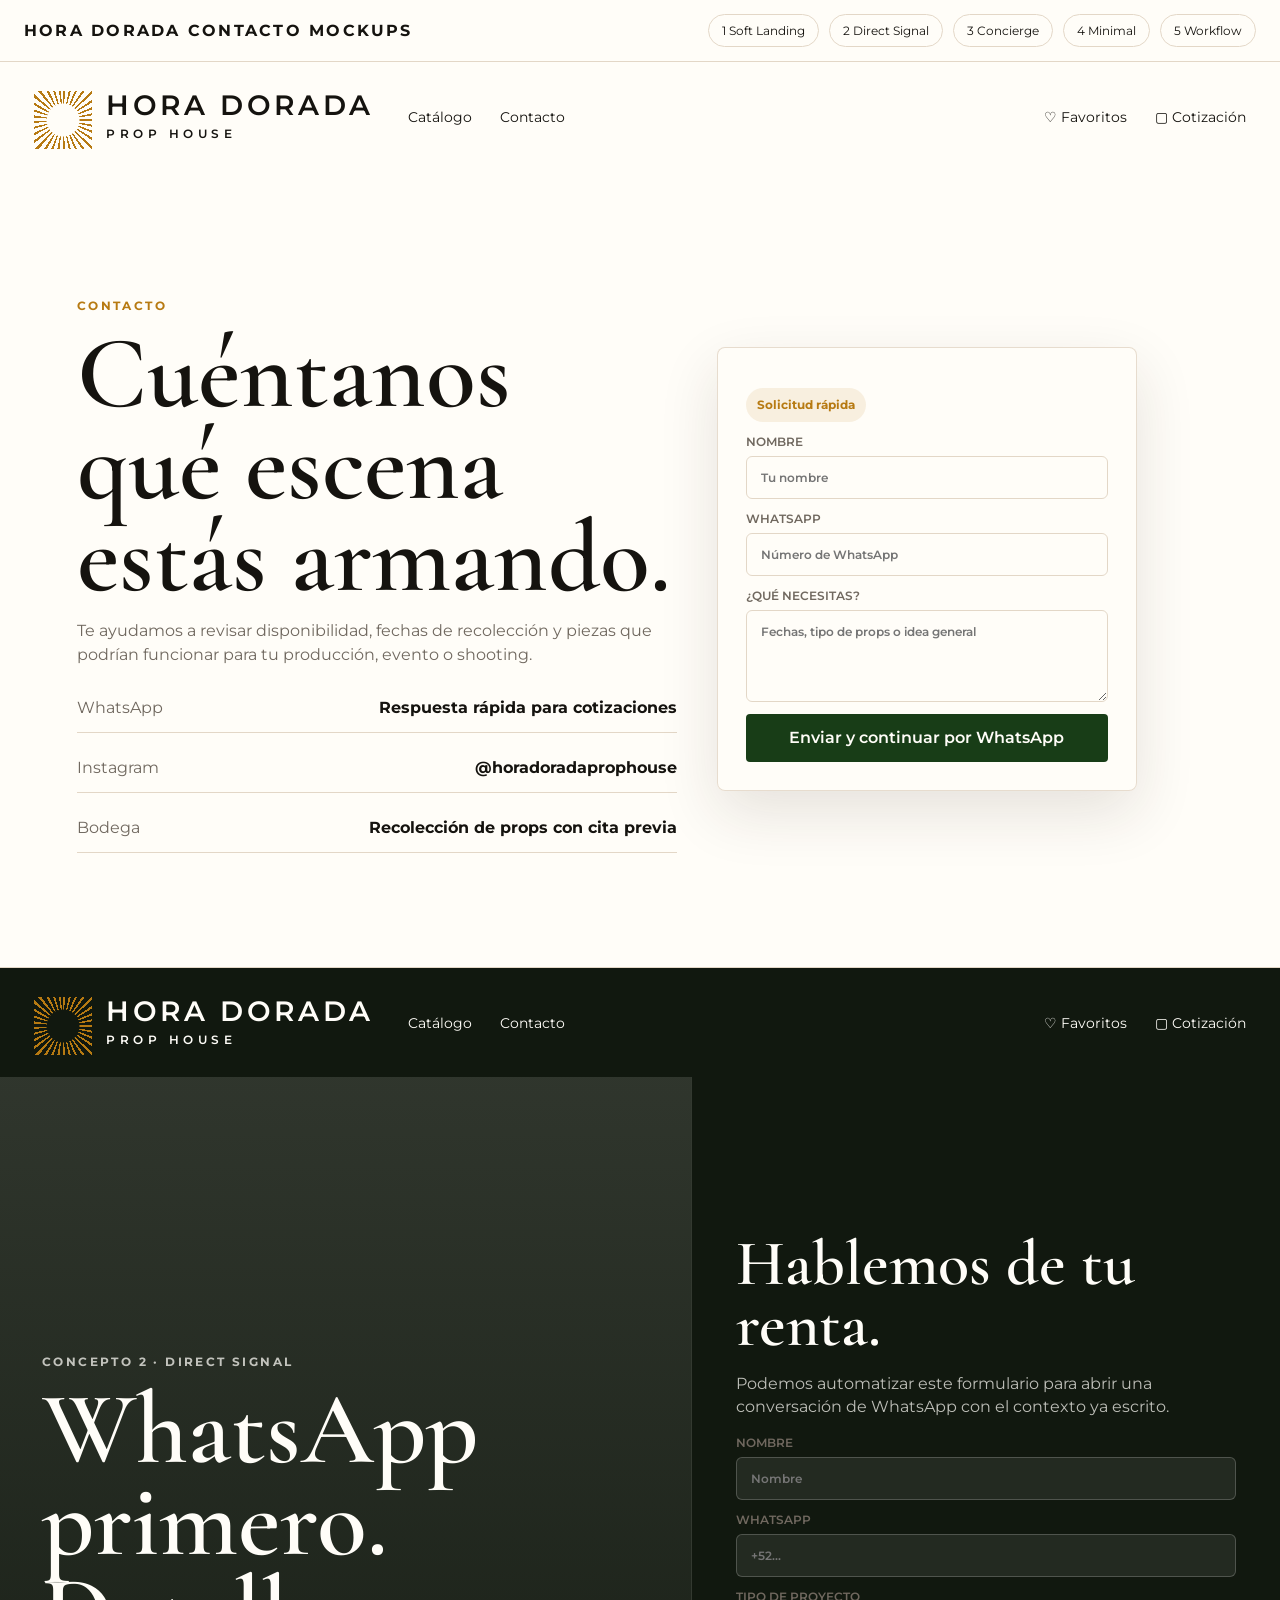
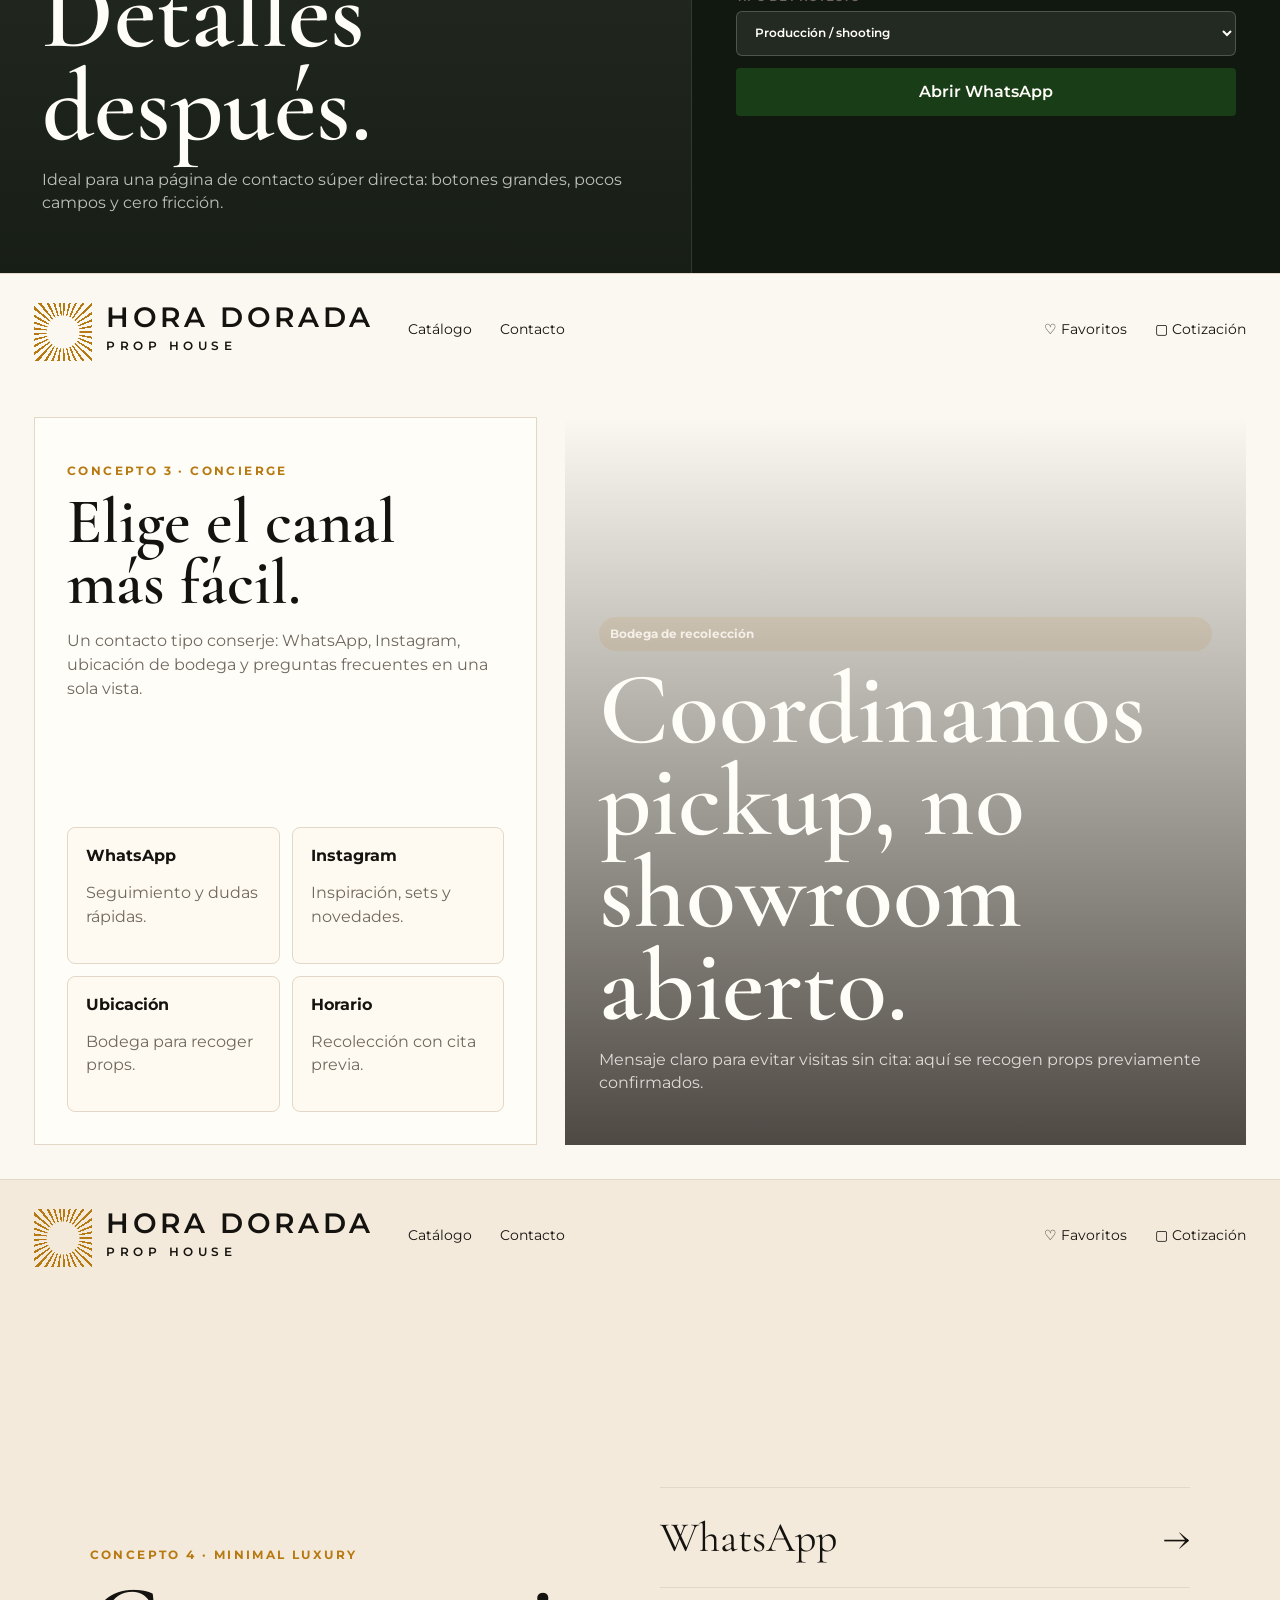
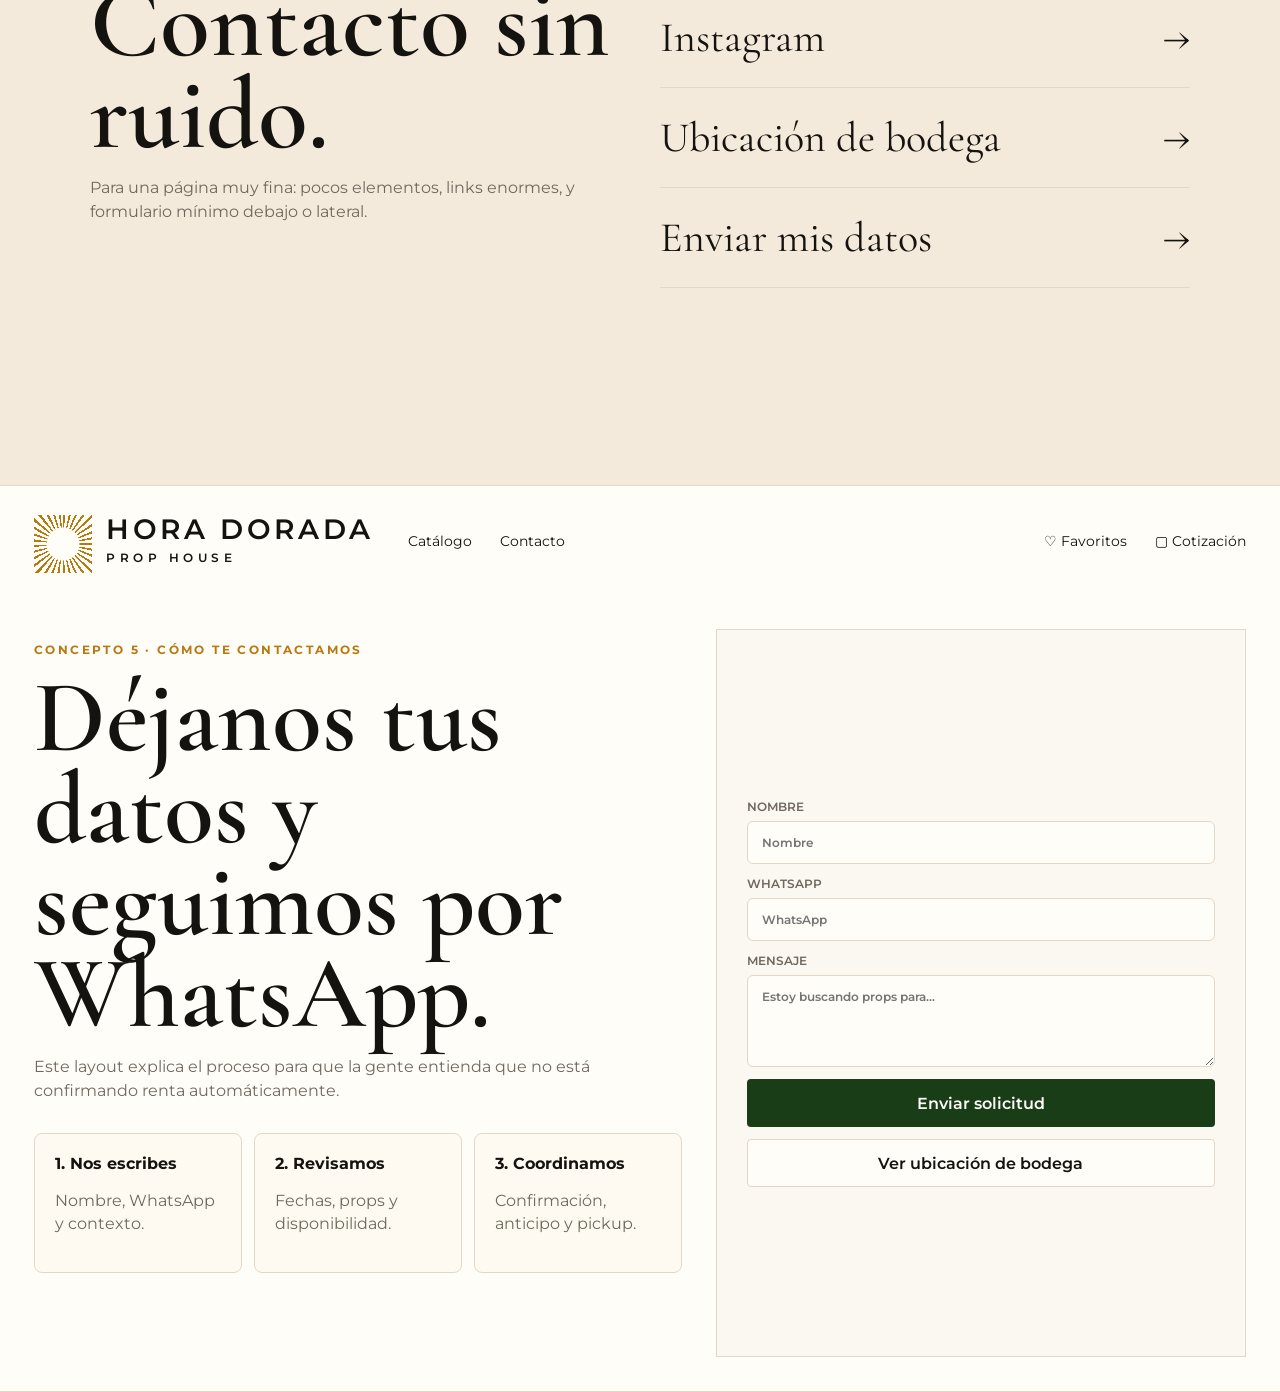
==== hora-dorada-contacto-mockups.html @ fc871048 "Agregar mockups para contacto" ====
<!doctype html>
<html lang="es">
<head>
  <meta charset="utf-8" />
  <meta name="viewport" content="width=device-width, initial-scale=1" />
  <title>Hora Dorada | Contacto Mockups</title>
  <link rel="preconnect" href="https://fonts.googleapis.com">
  <link rel="preconnect" href="https://fonts.gstatic.com" crossorigin>
  <link href="https://fonts.googleapis.com/css2?family=Cormorant+Garamond:wght@500;600;700&family=Montserrat:wght@400;500;600;700&display=swap" rel="stylesheet">
  <style>
    :root{--paper:#fffdf8;--ivory:#f8f1e6;--ink:#15130f;--muted:#70685f;--gold:#b77a12;--olive:#183d17;--terracotta:#bf5a22;--line:#e3d7c7;font-family:"Montserrat",Inter,sans-serif;color-scheme:light}*{box-sizing:border-box}body{margin:0;color:var(--ink);background:var(--paper)}
    .board-nav{position:sticky;top:0;z-index:30;display:flex;justify-content:space-between;gap:18px;align-items:center;border-bottom:1px solid var(--line);padding:14px 24px;background:rgba(255,253,248,.94);backdrop-filter:blur(16px)}.board-nav strong{letter-spacing:.14em;text-transform:uppercase}.board-nav nav{display:flex;flex-wrap:wrap;gap:10px}.board-nav a{border:1px solid var(--line);border-radius:999px;padding:8px 13px;color:inherit;font-size:12px;text-decoration:none}
    .mock{min-height:100vh;border-bottom:1px solid var(--line);background:var(--paper)}.mock-header{display:grid;grid-template-columns:auto 1fr auto;gap:34px;align-items:center;padding:22px 34px}.brand{display:flex;gap:14px;align-items:center}.sun{width:58px;height:58px;flex:0 0 auto;background:radial-gradient(circle at center,transparent 0 12px,var(--gold) 13px 15px,transparent 16px),repeating-conic-gradient(from 0deg,var(--gold) 0 4deg,transparent 4deg 11deg);mask:radial-gradient(circle at center,transparent 0 16px,#000 17px)}.brand strong{display:block;font-size:28px;font-weight:600;letter-spacing:.13em;line-height:.95;text-transform:uppercase}.brand span{display:block;margin-top:7px;font-size:12px;font-weight:600;letter-spacing:.38em;text-transform:uppercase}.mock-header nav,.actions{display:flex;gap:28px;align-items:center;font-size:14px}a{color:inherit;text-decoration:none}.eyebrow{color:var(--gold);font-size:12px;font-weight:700;letter-spacing:.2em;text-transform:uppercase}h1,h2{margin:0;font-family:"Cormorant Garamond",Georgia,serif;font-weight:600;letter-spacing:0}h1{font-size:clamp(58px,8vw,124px);line-height:.9}h2{font-size:clamp(38px,5vw,72px);line-height:.95}p{color:var(--muted);line-height:1.48}.btn{display:inline-flex;justify-content:center;align-items:center;gap:10px;min-height:48px;border:1px solid transparent;border-radius:4px;padding:0 20px;color:#fffdf8;background:var(--olive);font-weight:600}.btn--light{border-color:var(--line);color:var(--ink);background:#fffdf8}.badge{display:inline-flex;border-radius:999px;padding:8px 11px;color:var(--gold);background:rgba(183,122,18,.1);font-size:12px;font-weight:700}
    .contact-form{display:grid;gap:12px}.contact-form label{display:grid;gap:7px;color:var(--muted);font-size:12px;font-weight:600;text-transform:uppercase}input,textarea,select{width:100%;border:1px solid var(--line);border-radius:6px;padding:13px 14px;color:var(--ink);background:#fffdf8;font:inherit}textarea{min-height:92px;resize:vertical}.info-list{display:grid;gap:10px}.info-row{display:flex;justify-content:space-between;gap:18px;border-bottom:1px solid var(--line);padding:15px 0}.info-row span{color:var(--muted)}.glass-card{border:1px solid rgba(227,215,199,.86);border-radius:8px;padding:28px;background:rgba(255,253,248,.9);box-shadow:0 22px 60px rgba(48,35,22,.12);backdrop-filter:blur(16px)}
    .concept-1{background:linear-gradient(90deg,rgba(255,253,248,.92) 0 47%,rgba(255,253,248,.18)),url("https://images.unsplash.com/photo-1600566753190-17f0baa2a6c3?auto=format&fit=crop&w=1800&q=85") center/cover}.concept-1 .contact-hero{min-height:calc(100vh - 104px);display:grid;grid-template-columns:.9fr 420px;gap:40px;align-items:center;padding:36px 6vw}
    .concept-2{background:#11180f;color:#fffdf8}.concept-2 p{color:rgba(255,253,248,.72)}.concept-2 .split{min-height:calc(100vh - 104px);display:grid;grid-template-columns:1.08fr .92fr;gap:1px;background:rgba(255,253,248,.14)}.concept-2 .photo{display:grid;align-content:end;padding:42px;background:linear-gradient(180deg,rgba(17,24,15,.1),rgba(17,24,15,.82)),url("https://images.unsplash.com/photo-1615873968403-89e068629265?auto=format&fit=crop&w=1700&q=85") center/cover}.concept-2 .dark-panel{display:grid;align-content:center;padding:44px;background:#11180f}.concept-2 input,.concept-2 textarea,.concept-2 select{border-color:rgba(255,253,248,.2);color:#fffdf8;background:rgba(255,253,248,.08)}
    .concept-3{background:#fbf8f1}.concept-3 .concierge{min-height:calc(100vh - 104px);display:grid;grid-template-columns:.85fr 1.15fr;gap:28px;padding:34px}.concept-3 .side{display:grid;align-content:space-between;border:1px solid var(--line);padding:32px;background:#fffdf8}.concept-3 .quick-actions{display:grid;grid-template-columns:repeat(2,1fr);gap:12px}.concept-3 .quick-actions a{border:1px solid var(--line);border-radius:8px;padding:18px;background:#fffaf1}.concept-3 .map{display:grid;align-content:end;min-height:620px;padding:34px;color:#fffdf8;background:linear-gradient(180deg,transparent,rgba(23,18,13,.76)),url("https://images.unsplash.com/photo-1518005020951-eccb494ad742?auto=format&fit=crop&w=1600&q=85") center/cover}.concept-3 .map p{color:rgba(255,253,248,.8)}
    .concept-4{background:#f4eadb}.concept-4 .minimal{min-height:calc(100vh - 104px);display:grid;grid-template-columns:1fr 1fr;gap:40px;align-items:center;padding:44px 7vw}.concept-4 .large-links{display:grid;border-top:1px solid var(--line)}.concept-4 .large-links a{display:flex;justify-content:space-between;border-bottom:1px solid var(--line);padding:24px 0;font-family:"Cormorant Garamond",Georgia,serif;font-size:42px}
    .concept-5{background:#fffdf8}.concept-5 .workflow{min-height:calc(100vh - 104px);display:grid;grid-template-columns:1.1fr .9fr;gap:34px;padding:34px}.concept-5 .steps{display:grid;grid-template-columns:repeat(3,1fr);gap:12px;margin-top:30px}.concept-5 .step{border:1px solid var(--line);border-radius:8px;padding:20px;background:#fffaf1}.concept-5 .form-panel{display:grid;align-content:center;border:1px solid var(--line);padding:30px;background:#fbf8f1}
    @media(max-width:900px){.board-nav,.mock-header,.concept-1 .contact-hero,.concept-2 .split,.concept-3 .concierge,.concept-4 .minimal,.concept-5 .workflow{grid-template-columns:1fr}.mock-header nav,.actions{flex-wrap:wrap}.concept-3 .quick-actions,.concept-5 .steps{grid-template-columns:1fr}}
  </style>
</head>
<body>
  <div class="board-nav"><strong>Hora Dorada Contacto Mockups</strong><nav><a href="#concept-1">1 Soft Landing</a><a href="#concept-2">2 Direct Signal</a><a href="#concept-3">3 Concierge</a><a href="#concept-4">4 Minimal</a><a href="#concept-5">5 Workflow</a></nav></div>
  <section id="concept-1" class="mock concept-1"><header class="mock-header"><div class="brand"><span class="sun"></span><div><strong>Hora Dorada</strong><span>Prop House</span></div></div><nav><a>Catálogo</a><a>Contacto</a></nav><div class="actions"><a>♡ Favoritos</a><a>▢ Cotización</a></div></header><main class="contact-hero"><section><p class="eyebrow">Contacto</p><h1>Cuéntanos qué escena estás armando.</h1><p>Te ayudamos a revisar disponibilidad, fechas de recolección y piezas que podrían funcionar para tu producción, evento o shooting.</p><div class="info-list"><div class="info-row"><span>WhatsApp</span><strong>Respuesta rápida para cotizaciones</strong></div><div class="info-row"><span>Instagram</span><strong>@horadoradaprophouse</strong></div><div class="info-row"><span>Bodega</span><strong>Recolección de props con cita previa</strong></div></div></section><aside class="glass-card"><p class="badge">Solicitud rápida</p><form class="contact-form"><label>Nombre<input placeholder="Tu nombre"></label><label>WhatsApp<input placeholder="Número de WhatsApp"></label><label>¿Qué necesitas?<textarea placeholder="Fechas, tipo de props o idea general"></textarea></label><a class="btn">Enviar y continuar por WhatsApp</a></form></aside></main></section>
  <section id="concept-2" class="mock concept-2"><header class="mock-header"><div class="brand"><span class="sun"></span><div><strong>Hora Dorada</strong><span>Prop House</span></div></div><nav><a>Catálogo</a><a>Contacto</a></nav><div class="actions"><a>♡ Favoritos</a><a>▢ Cotización</a></div></header><main class="split"><section class="photo"><p class="eyebrow">Concepto 2 · Direct signal</p><h1>WhatsApp primero. Detalles después.</h1><p>Ideal para una página de contacto súper directa: botones grandes, pocos campos y cero fricción.</p></section><aside class="dark-panel"><h2>Hablemos de tu renta.</h2><p>Podemos automatizar este formulario para abrir una conversación de WhatsApp con el contexto ya escrito.</p><form class="contact-form"><label>Nombre<input placeholder="Nombre"></label><label>WhatsApp<input placeholder="+52..."></label><label>Tipo de proyecto<select><option>Producción / shooting</option><option>Evento</option><option>Comercial</option><option>Otro</option></select></label><a class="btn">Abrir WhatsApp</a></form></aside></main></section>
  <section id="concept-3" class="mock concept-3"><header class="mock-header"><div class="brand"><span class="sun"></span><div><strong>Hora Dorada</strong><span>Prop House</span></div></div><nav><a>Catálogo</a><a>Contacto</a></nav><div class="actions"><a>♡ Favoritos</a><a>▢ Cotización</a></div></header><main class="concierge"><aside class="side"><div><p class="eyebrow">Concepto 3 · Concierge</p><h2>Elige el canal más fácil.</h2><p>Un contacto tipo conserje: WhatsApp, Instagram, ubicación de bodega y preguntas frecuentes en una sola vista.</p></div><div class="quick-actions"><a><strong>WhatsApp</strong><p>Seguimiento y dudas rápidas.</p></a><a><strong>Instagram</strong><p>Inspiración, sets y novedades.</p></a><a><strong>Ubicación</strong><p>Bodega para recoger props.</p></a><a><strong>Horario</strong><p>Recolección con cita previa.</p></a></div></aside><section class="map"><p class="badge">Bodega de recolección</p><h1>Coordinamos pickup, no showroom abierto.</h1><p>Mensaje claro para evitar visitas sin cita: aquí se recogen props previamente confirmados.</p></section></main></section>
  <section id="concept-4" class="mock concept-4"><header class="mock-header"><div class="brand"><span class="sun"></span><div><strong>Hora Dorada</strong><span>Prop House</span></div></div><nav><a>Catálogo</a><a>Contacto</a></nav><div class="actions"><a>♡ Favoritos</a><a>▢ Cotización</a></div></header><main class="minimal"><section><p class="eyebrow">Concepto 4 · Minimal luxury</p><h1>Contacto sin ruido.</h1><p>Para una página muy fina: pocos elementos, links enormes, y formulario mínimo debajo o lateral.</p></section><section><div class="large-links"><a>WhatsApp <span>→</span></a><a>Instagram <span>→</span></a><a>Ubicación de bodega <span>→</span></a><a>Enviar mis datos <span>→</span></a></div></section></main></section>
  <section id="concept-5" class="mock concept-5"><header class="mock-header"><div class="brand"><span class="sun"></span><div><strong>Hora Dorada</strong><span>Prop House</span></div></div><nav><a>Catálogo</a><a>Contacto</a></nav><div class="actions"><a>♡ Favoritos</a><a>▢ Cotización</a></div></header><main class="workflow"><section><p class="eyebrow">Concepto 5 · Cómo te contactamos</p><h1>Déjanos tus datos y seguimos por WhatsApp.</h1><p>Este layout explica el proceso para que la gente entienda que no está confirmando renta automáticamente.</p><div class="steps"><div class="step"><strong>1. Nos escribes</strong><p>Nombre, WhatsApp y contexto.</p></div><div class="step"><strong>2. Revisamos</strong><p>Fechas, props y disponibilidad.</p></div><div class="step"><strong>3. Coordinamos</strong><p>Confirmación, anticipo y pickup.</p></div></div></section><aside class="form-panel"><form class="contact-form"><label>Nombre<input placeholder="Nombre"></label><label>WhatsApp<input placeholder="WhatsApp"></label><label>Mensaje<textarea placeholder="Estoy buscando props para..."></textarea></label><a class="btn">Enviar solicitud</a><a class="btn btn--light">Ver ubicación de bodega</a></form></aside></main></section>
</body>
</html>
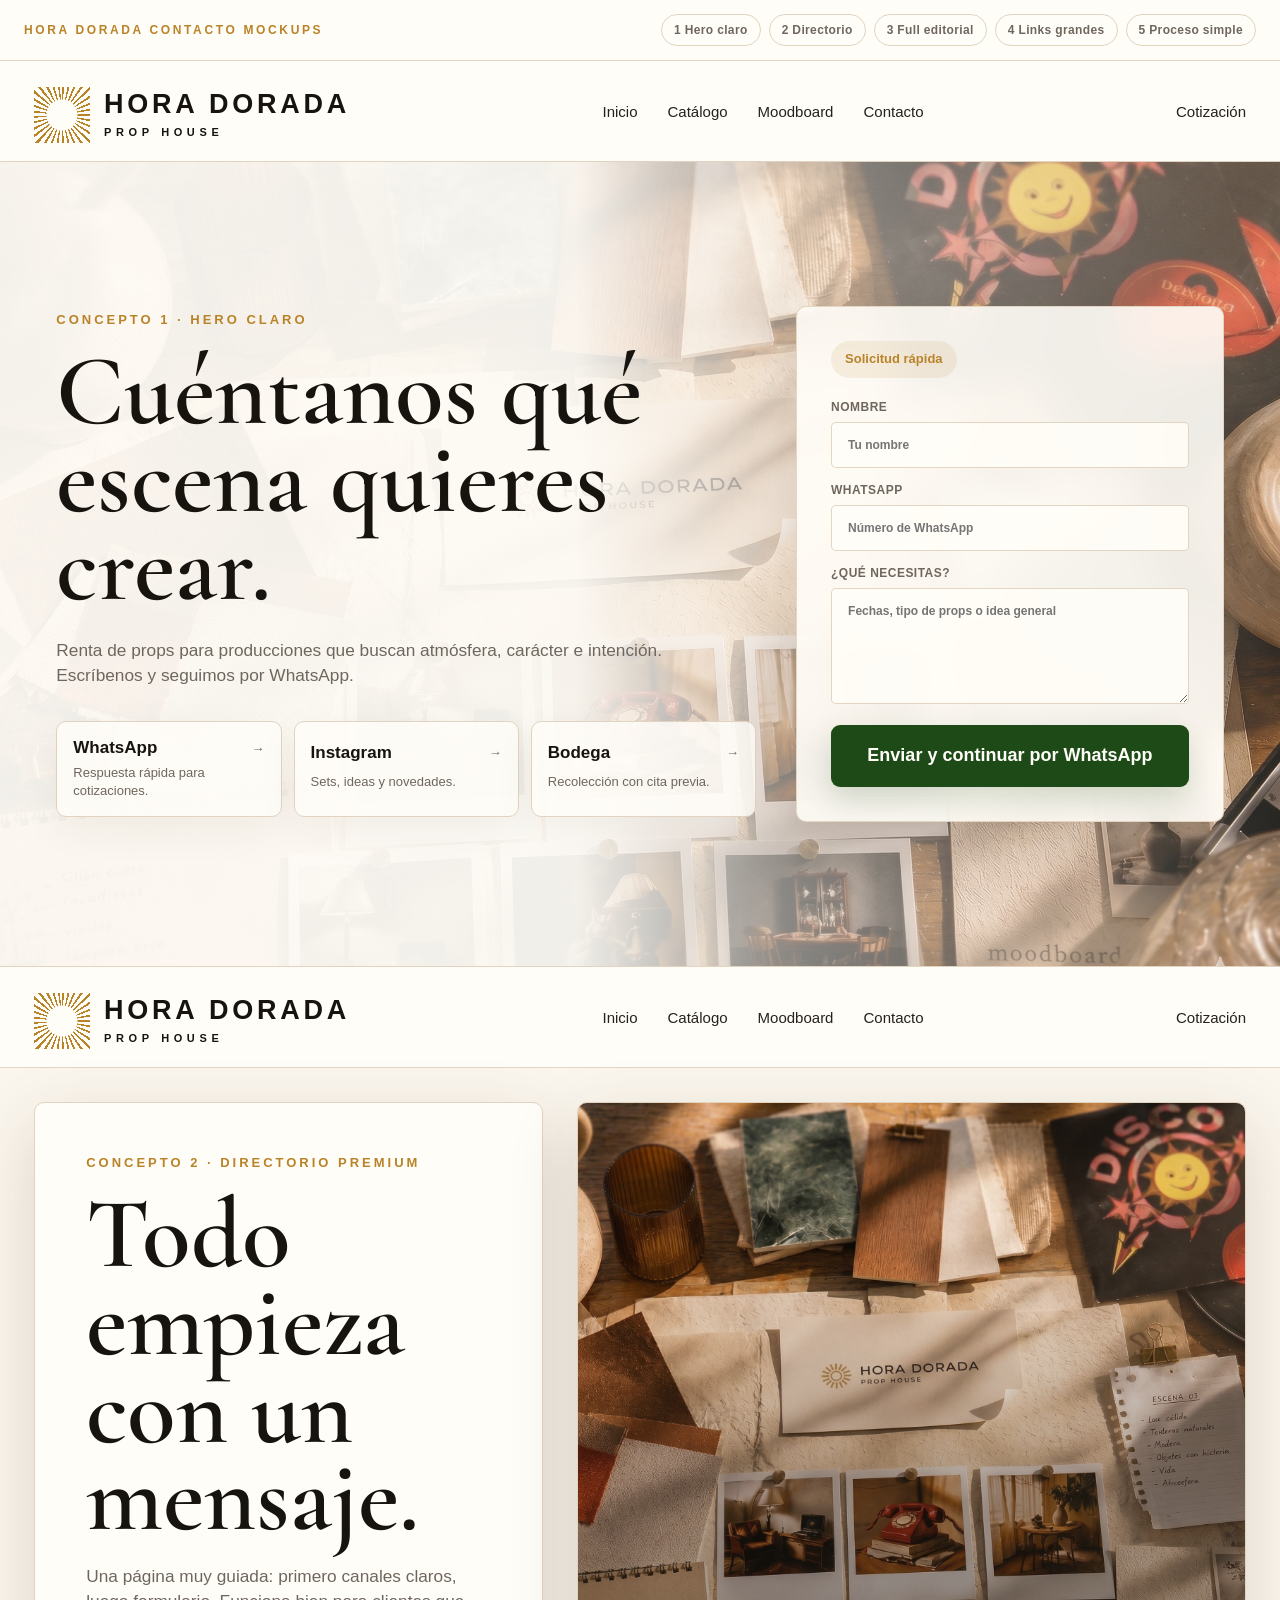
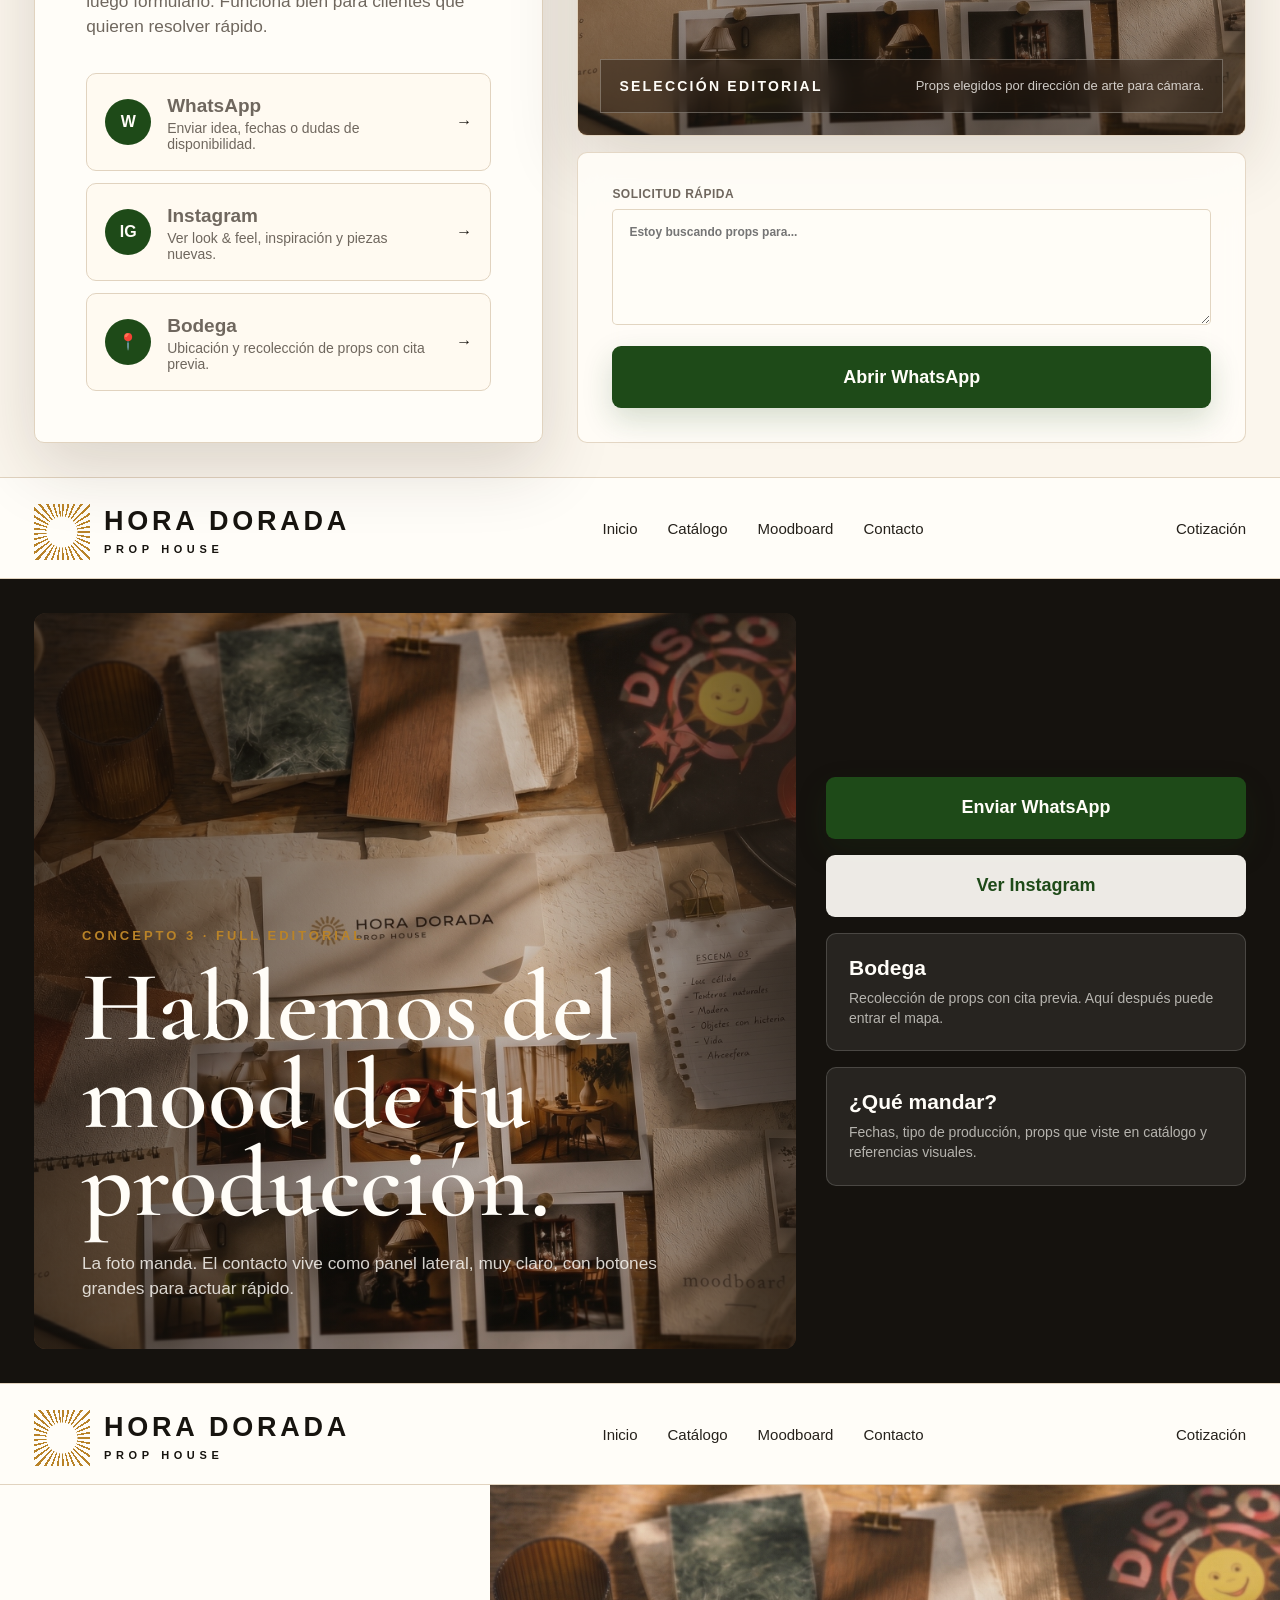
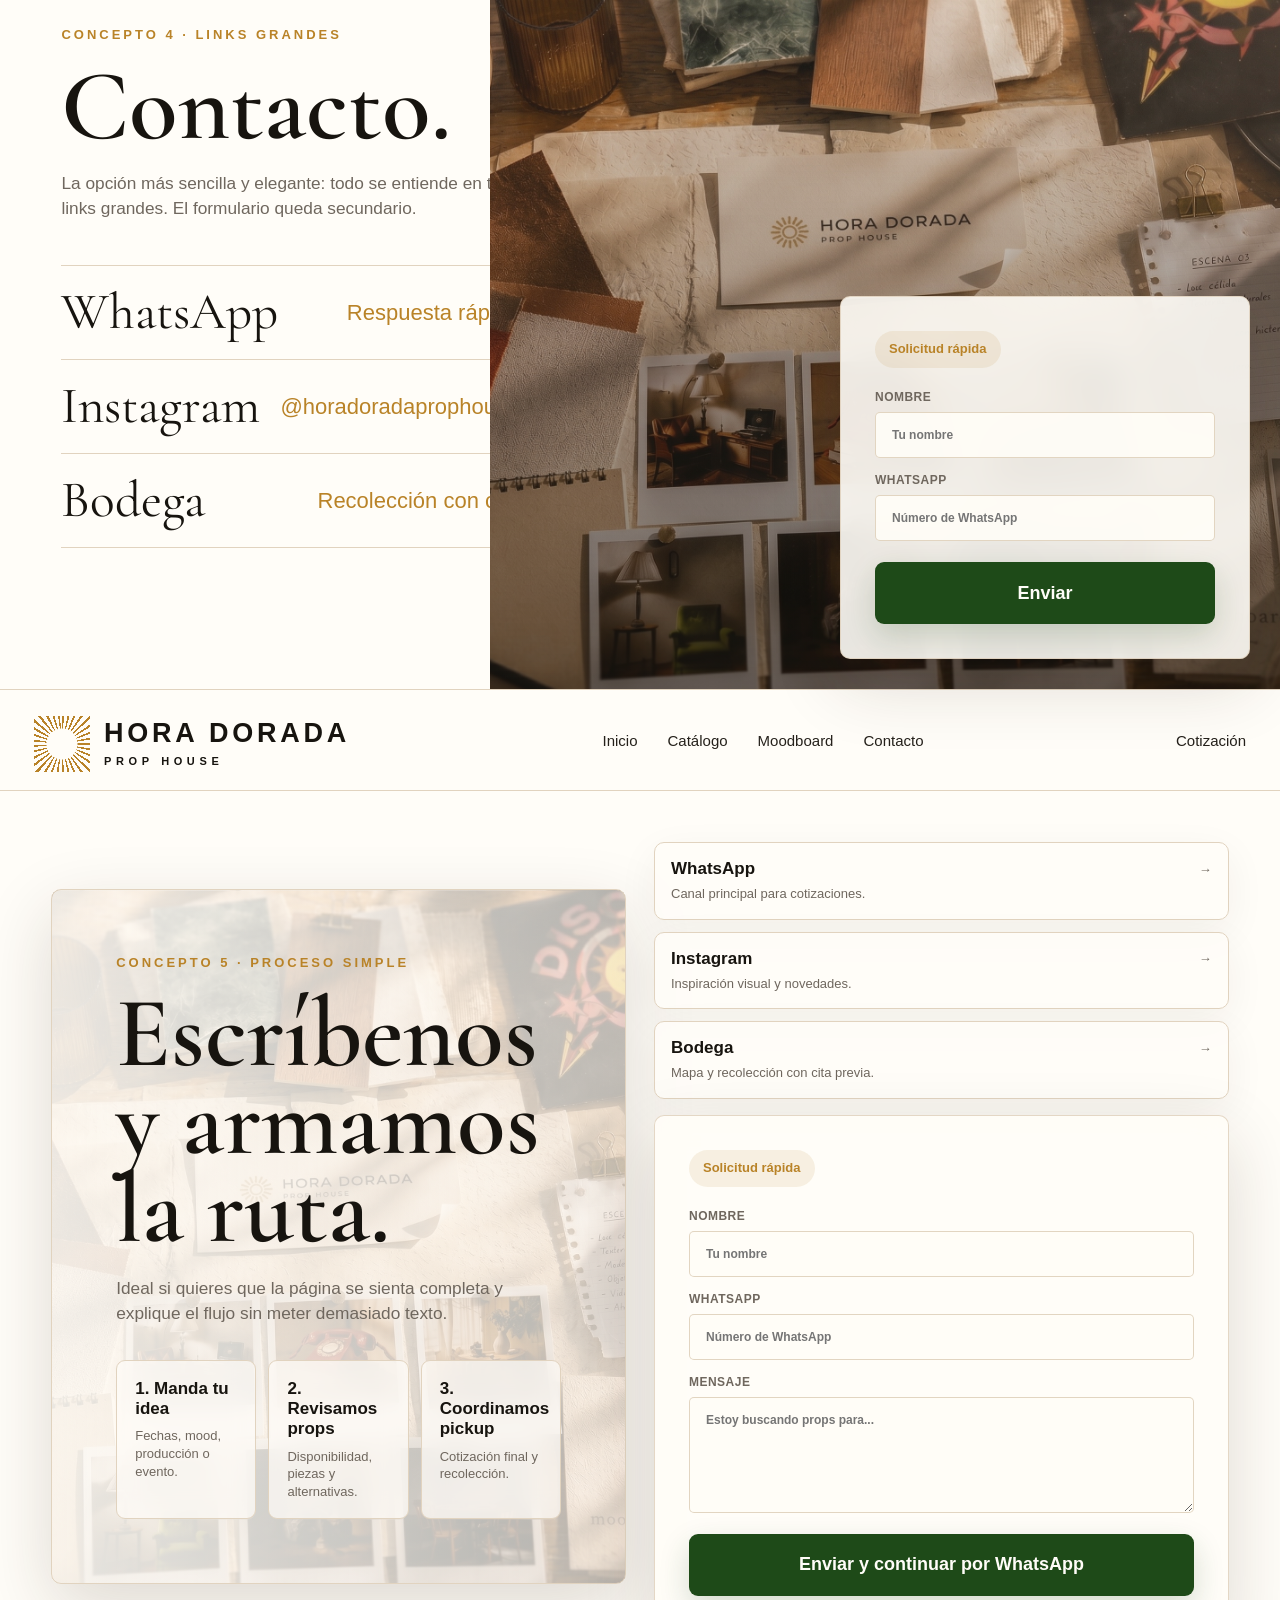
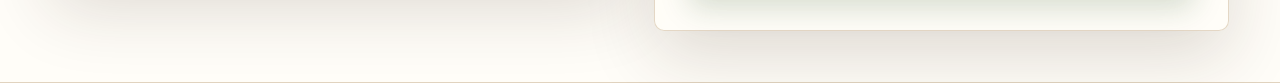
==== commit 86ac1d9d: "Crear mockups nuevos de contacto" ====
--- a/hora-dorada-contacto-mockups.html
+++ b/hora-dorada-contacto-mockups.html
@@ -4,28 +4,867 @@
   <meta charset="utf-8" />
   <meta name="viewport" content="width=device-width, initial-scale=1" />
   <title>Hora Dorada | Contacto Mockups</title>
-  <link rel="preconnect" href="https://fonts.googleapis.com">
-  <link rel="preconnect" href="https://fonts.gstatic.com" crossorigin>
-  <link href="https://fonts.googleapis.com/css2?family=Cormorant+Garamond:wght@500;600;700&family=Montserrat:wght@400;500;600;700&display=swap" rel="stylesheet">
+  <link rel="preconnect" href="https://fonts.googleapis.com" />
+  <link rel="preconnect" href="https://fonts.gstatic.com" crossorigin />
+  <link href="https://fonts.googleapis.com/css2?family=Cormorant+Garamond:wght@500;600;700&display=swap" rel="stylesheet" />
   <style>
-    :root{--paper:#fffdf8;--ivory:#f8f1e6;--ink:#15130f;--muted:#70685f;--gold:#b77a12;--olive:#183d17;--terracotta:#bf5a22;--line:#e3d7c7;font-family:"Montserrat",Inter,sans-serif;color-scheme:light}*{box-sizing:border-box}body{margin:0;color:var(--ink);background:var(--paper)}
-    .board-nav{position:sticky;top:0;z-index:30;display:flex;justify-content:space-between;gap:18px;align-items:center;border-bottom:1px solid var(--line);padding:14px 24px;background:rgba(255,253,248,.94);backdrop-filter:blur(16px)}.board-nav strong{letter-spacing:.14em;text-transform:uppercase}.board-nav nav{display:flex;flex-wrap:wrap;gap:10px}.board-nav a{border:1px solid var(--line);border-radius:999px;padding:8px 13px;color:inherit;font-size:12px;text-decoration:none}
-    .mock{min-height:100vh;border-bottom:1px solid var(--line);background:var(--paper)}.mock-header{display:grid;grid-template-columns:auto 1fr auto;gap:34px;align-items:center;padding:22px 34px}.brand{display:flex;gap:14px;align-items:center}.sun{width:58px;height:58px;flex:0 0 auto;background:radial-gradient(circle at center,transparent 0 12px,var(--gold) 13px 15px,transparent 16px),repeating-conic-gradient(from 0deg,var(--gold) 0 4deg,transparent 4deg 11deg);mask:radial-gradient(circle at center,transparent 0 16px,#000 17px)}.brand strong{display:block;font-size:28px;font-weight:600;letter-spacing:.13em;line-height:.95;text-transform:uppercase}.brand span{display:block;margin-top:7px;font-size:12px;font-weight:600;letter-spacing:.38em;text-transform:uppercase}.mock-header nav,.actions{display:flex;gap:28px;align-items:center;font-size:14px}a{color:inherit;text-decoration:none}.eyebrow{color:var(--gold);font-size:12px;font-weight:700;letter-spacing:.2em;text-transform:uppercase}h1,h2{margin:0;font-family:"Cormorant Garamond",Georgia,serif;font-weight:600;letter-spacing:0}h1{font-size:clamp(58px,8vw,124px);line-height:.9}h2{font-size:clamp(38px,5vw,72px);line-height:.95}p{color:var(--muted);line-height:1.48}.btn{display:inline-flex;justify-content:center;align-items:center;gap:10px;min-height:48px;border:1px solid transparent;border-radius:4px;padding:0 20px;color:#fffdf8;background:var(--olive);font-weight:600}.btn--light{border-color:var(--line);color:var(--ink);background:#fffdf8}.badge{display:inline-flex;border-radius:999px;padding:8px 11px;color:var(--gold);background:rgba(183,122,18,.1);font-size:12px;font-weight:700}
-    .contact-form{display:grid;gap:12px}.contact-form label{display:grid;gap:7px;color:var(--muted);font-size:12px;font-weight:600;text-transform:uppercase}input,textarea,select{width:100%;border:1px solid var(--line);border-radius:6px;padding:13px 14px;color:var(--ink);background:#fffdf8;font:inherit}textarea{min-height:92px;resize:vertical}.info-list{display:grid;gap:10px}.info-row{display:flex;justify-content:space-between;gap:18px;border-bottom:1px solid var(--line);padding:15px 0}.info-row span{color:var(--muted)}.glass-card{border:1px solid rgba(227,215,199,.86);border-radius:8px;padding:28px;background:rgba(255,253,248,.9);box-shadow:0 22px 60px rgba(48,35,22,.12);backdrop-filter:blur(16px)}
-    .concept-1{background:linear-gradient(90deg,rgba(255,253,248,.92) 0 47%,rgba(255,253,248,.18)),url("https://images.unsplash.com/photo-1600566753190-17f0baa2a6c3?auto=format&fit=crop&w=1800&q=85") center/cover}.concept-1 .contact-hero{min-height:calc(100vh - 104px);display:grid;grid-template-columns:.9fr 420px;gap:40px;align-items:center;padding:36px 6vw}
-    .concept-2{background:#11180f;color:#fffdf8}.concept-2 p{color:rgba(255,253,248,.72)}.concept-2 .split{min-height:calc(100vh - 104px);display:grid;grid-template-columns:1.08fr .92fr;gap:1px;background:rgba(255,253,248,.14)}.concept-2 .photo{display:grid;align-content:end;padding:42px;background:linear-gradient(180deg,rgba(17,24,15,.1),rgba(17,24,15,.82)),url("https://images.unsplash.com/photo-1615873968403-89e068629265?auto=format&fit=crop&w=1700&q=85") center/cover}.concept-2 .dark-panel{display:grid;align-content:center;padding:44px;background:#11180f}.concept-2 input,.concept-2 textarea,.concept-2 select{border-color:rgba(255,253,248,.2);color:#fffdf8;background:rgba(255,253,248,.08)}
-    .concept-3{background:#fbf8f1}.concept-3 .concierge{min-height:calc(100vh - 104px);display:grid;grid-template-columns:.85fr 1.15fr;gap:28px;padding:34px}.concept-3 .side{display:grid;align-content:space-between;border:1px solid var(--line);padding:32px;background:#fffdf8}.concept-3 .quick-actions{display:grid;grid-template-columns:repeat(2,1fr);gap:12px}.concept-3 .quick-actions a{border:1px solid var(--line);border-radius:8px;padding:18px;background:#fffaf1}.concept-3 .map{display:grid;align-content:end;min-height:620px;padding:34px;color:#fffdf8;background:linear-gradient(180deg,transparent,rgba(23,18,13,.76)),url("https://images.unsplash.com/photo-1518005020951-eccb494ad742?auto=format&fit=crop&w=1600&q=85") center/cover}.concept-3 .map p{color:rgba(255,253,248,.8)}
-    .concept-4{background:#f4eadb}.concept-4 .minimal{min-height:calc(100vh - 104px);display:grid;grid-template-columns:1fr 1fr;gap:40px;align-items:center;padding:44px 7vw}.concept-4 .large-links{display:grid;border-top:1px solid var(--line)}.concept-4 .large-links a{display:flex;justify-content:space-between;border-bottom:1px solid var(--line);padding:24px 0;font-family:"Cormorant Garamond",Georgia,serif;font-size:42px}
-    .concept-5{background:#fffdf8}.concept-5 .workflow{min-height:calc(100vh - 104px);display:grid;grid-template-columns:1.1fr .9fr;gap:34px;padding:34px}.concept-5 .steps{display:grid;grid-template-columns:repeat(3,1fr);gap:12px;margin-top:30px}.concept-5 .step{border:1px solid var(--line);border-radius:8px;padding:20px;background:#fffaf1}.concept-5 .form-panel{display:grid;align-content:center;border:1px solid var(--line);padding:30px;background:#fbf8f1}
-    @media(max-width:900px){.board-nav,.mock-header,.concept-1 .contact-hero,.concept-2 .split,.concept-3 .concierge,.concept-4 .minimal,.concept-5 .workflow{grid-template-columns:1fr}.mock-header nav,.actions{flex-wrap:wrap}.concept-3 .quick-actions,.concept-5 .steps{grid-template-columns:1fr}}
+    :root {
+      --paper: #fffdf8;
+      --cream: #f7efe4;
+      --cream-soft: #fbf6ed;
+      --ink: #17140f;
+      --muted: #6f675e;
+      --line: #e1d3bf;
+      --gold: #b98328;
+      --olive: #1e4a18;
+      --terracotta: #b35c31;
+      --shadow: 0 24px 70px rgba(50, 34, 20, 0.16);
+      color: var(--ink);
+      font-family: "Avenir Next", "Helvetica Neue", Arial, sans-serif;
+      background: var(--paper);
+    }
+
+    * {
+      box-sizing: border-box;
+    }
+
+    html {
+      scroll-behavior: smooth;
+    }
+
+    body {
+      margin: 0;
+      background: var(--paper);
+    }
+
+    a {
+      color: inherit;
+      text-decoration: none;
+    }
+
+    p {
+      margin: 0;
+      color: var(--muted);
+      font-size: clamp(17px, 1.35vw, 22px);
+      line-height: 1.44;
+    }
+
+    h1,
+    h2 {
+      margin: 0;
+      font-family: "Cormorant Garamond", Georgia, serif;
+      font-weight: 600;
+      letter-spacing: 0;
+    }
+
+    h1 {
+      font-size: clamp(62px, 7.8vw, 132px);
+      line-height: 0.88;
+    }
+
+    h2 {
+      font-size: clamp(38px, 4.8vw, 76px);
+      line-height: 0.96;
+    }
+
+    input,
+    textarea,
+    select {
+      width: 100%;
+      border: 1px solid rgba(225, 211, 191, 0.95);
+      border-radius: 5px;
+      padding: 15px 16px;
+      color: var(--ink);
+      background: rgba(255, 253, 248, 0.9);
+      font: inherit;
+      outline-color: var(--gold);
+    }
+
+    textarea {
+      min-height: 116px;
+      resize: vertical;
+    }
+
+    .mock-nav {
+      position: sticky;
+      top: 0;
+      z-index: 40;
+      display: flex;
+      align-items: center;
+      justify-content: space-between;
+      gap: 18px;
+      border-bottom: 1px solid var(--line);
+      padding: 14px 24px;
+      background: rgba(255, 253, 248, 0.92);
+      backdrop-filter: blur(18px);
+    }
+
+    .mock-nav strong {
+      color: var(--gold);
+      font-size: 12px;
+      letter-spacing: 0.22em;
+      text-transform: uppercase;
+      white-space: nowrap;
+    }
+
+    .mock-nav nav {
+      display: flex;
+      flex-wrap: wrap;
+      gap: 8px;
+      justify-content: flex-end;
+    }
+
+    .mock-nav a {
+      border: 1px solid var(--line);
+      border-radius: 999px;
+      padding: 8px 12px;
+      color: var(--muted);
+      font-size: 12px;
+      font-weight: 700;
+      letter-spacing: 0.03em;
+      background: rgba(255, 253, 248, 0.82);
+    }
+
+    .mock {
+      min-height: 100vh;
+      border-bottom: 1px solid var(--line);
+      background: var(--paper);
+    }
+
+    .site-header {
+      display: grid;
+      grid-template-columns: auto 1fr auto;
+      align-items: center;
+      gap: 28px;
+      min-height: 96px;
+      border-bottom: 1px solid var(--line);
+      padding: 18px 34px;
+      background: rgba(255, 253, 248, 0.94);
+    }
+
+    .brand {
+      display: flex;
+      align-items: center;
+      gap: 14px;
+    }
+
+    .sun {
+      width: 56px;
+      height: 56px;
+      flex: 0 0 auto;
+      background:
+        radial-gradient(circle at center, transparent 0 11px, var(--gold) 12px 14px, transparent 15px),
+        repeating-conic-gradient(from 0deg, var(--gold) 0 4deg, transparent 4deg 11deg);
+      mask: radial-gradient(circle at center, transparent 0 15px, #000 16px);
+    }
+
+    .brand strong {
+      display: block;
+      color: var(--ink);
+      font-size: 27px;
+      font-weight: 700;
+      letter-spacing: 0.14em;
+      line-height: 0.95;
+      text-transform: uppercase;
+    }
+
+    .brand span {
+      display: block;
+      margin-top: 8px;
+      color: var(--ink);
+      font-size: 11px;
+      font-weight: 700;
+      letter-spacing: 0.42em;
+      text-transform: uppercase;
+    }
+
+    .site-header nav,
+    .header-actions {
+      display: flex;
+      align-items: center;
+      justify-content: center;
+      gap: 30px;
+      color: #25211b;
+      font-size: 15px;
+      font-weight: 500;
+    }
+
+    .header-actions {
+      justify-content: flex-end;
+      gap: 18px;
+    }
+
+    .eyebrow {
+      margin-bottom: 18px;
+      color: var(--gold);
+      font-size: 13px;
+      font-weight: 800;
+      letter-spacing: 0.23em;
+      text-transform: uppercase;
+    }
+
+    .button {
+      display: inline-flex;
+      align-items: center;
+      justify-content: center;
+      min-height: 62px;
+      border: 0;
+      border-radius: 9px;
+      padding: 0 30px;
+      color: var(--paper);
+      background: var(--olive);
+      font-size: 18px;
+      font-weight: 800;
+      box-shadow: 0 12px 30px rgba(30, 74, 24, 0.18);
+    }
+
+    .button--soft {
+      color: var(--olive);
+      background: #eef5eb;
+      box-shadow: none;
+    }
+
+    .quick-row {
+      display: grid;
+      grid-template-columns: repeat(3, minmax(0, 1fr));
+      gap: 12px;
+    }
+
+    .quick-link {
+      display: grid;
+      gap: 6px;
+      border: 1px solid var(--line);
+      border-radius: 10px;
+      padding: 16px;
+      background: rgba(255, 253, 248, 0.86);
+      box-shadow: 0 12px 40px rgba(50, 34, 20, 0.06);
+    }
+
+    .quick-link b {
+      display: flex;
+      align-items: center;
+      justify-content: space-between;
+      color: var(--ink);
+      font-size: 17px;
+    }
+
+    .quick-link span {
+      color: var(--muted);
+      font-size: 13px;
+      line-height: 1.35;
+    }
+
+    .form-card {
+      border: 1px solid rgba(225, 211, 191, 0.9);
+      border-radius: 10px;
+      padding: clamp(24px, 3vw, 34px);
+      background: rgba(255, 253, 248, 0.9);
+      box-shadow: var(--shadow);
+      backdrop-filter: blur(16px);
+    }
+
+    .form-card__badge {
+      display: inline-flex;
+      margin-bottom: 22px;
+      border-radius: 999px;
+      padding: 9px 14px;
+      color: var(--gold);
+      background: rgba(185, 131, 40, 0.11);
+      font-size: 13px;
+      font-weight: 800;
+    }
+
+    .contact-form {
+      display: grid;
+      gap: 15px;
+    }
+
+    .contact-form label {
+      display: grid;
+      gap: 8px;
+      color: var(--muted);
+      font-size: 12px;
+      font-weight: 800;
+      letter-spacing: 0.04em;
+      text-transform: uppercase;
+    }
+
+    .contact-form .button {
+      width: 100%;
+      margin-top: 6px;
+    }
+
+    .info-list {
+      display: grid;
+      border-top: 1px solid var(--line);
+    }
+
+    .info-list a,
+    .info-list div {
+      display: flex;
+      justify-content: space-between;
+      gap: 18px;
+      border-bottom: 1px solid var(--line);
+      padding: 17px 0;
+      font-size: 16px;
+    }
+
+    .info-list span {
+      color: var(--muted);
+    }
+
+    .info-list strong {
+      color: var(--ink);
+      text-align: right;
+    }
+
+    .photo-panel {
+      position: relative;
+      min-height: 560px;
+      overflow: hidden;
+      border: 1px solid var(--line);
+      border-radius: 10px;
+      background: url("assets/contact-hero-moodboard.jpg") center / cover;
+      box-shadow: var(--shadow);
+    }
+
+    .photo-panel::after {
+      content: "";
+      position: absolute;
+      inset: 0;
+      background: linear-gradient(180deg, transparent 24%, rgba(23, 20, 15, 0.54));
+    }
+
+    .photo-caption {
+      position: absolute;
+      right: 22px;
+      bottom: 22px;
+      left: 22px;
+      z-index: 1;
+      display: flex;
+      justify-content: space-between;
+      gap: 18px;
+      border: 1px solid rgba(255, 253, 248, 0.28);
+      padding: 18px;
+      color: var(--paper);
+      background: rgba(35, 26, 18, 0.42);
+      backdrop-filter: blur(14px);
+    }
+
+    .photo-caption b {
+      font-size: 14px;
+      letter-spacing: 0.16em;
+      text-transform: uppercase;
+    }
+
+    .photo-caption span {
+      color: rgba(255, 253, 248, 0.78);
+      font-size: 13px;
+      text-align: right;
+    }
+
+    .concept-1 .hero {
+      min-height: calc(100vh - 96px);
+      display: grid;
+      grid-template-columns: minmax(0, 0.9fr) minmax(360px, 0.55fr);
+      gap: 40px;
+      align-items: center;
+      padding: clamp(32px, 4.4vw, 72px);
+      background:
+        linear-gradient(90deg, rgba(255, 253, 248, 0.94) 0 45%, rgba(255, 253, 248, 0.52) 61%, rgba(255, 253, 248, 0.1)),
+        url("assets/contact-hero-moodboard.jpg") center / cover;
+    }
+
+    .concept-1 .copy {
+      max-width: 920px;
+    }
+
+    .concept-1 p.copy-text {
+      max-width: 680px;
+      margin-top: 26px;
+    }
+
+    .concept-1 .quick-row {
+      margin-top: 34px;
+    }
+
+    .concept-2 .hero {
+      min-height: calc(100vh - 96px);
+      display: grid;
+      grid-template-columns: 0.8fr 1.05fr;
+      gap: 34px;
+      align-items: stretch;
+      padding: 34px;
+      background: var(--cream-soft);
+    }
+
+    .concept-2 .left-panel {
+      display: grid;
+      align-content: space-between;
+      border: 1px solid var(--line);
+      border-radius: 10px;
+      padding: clamp(28px, 4vw, 58px);
+      background: var(--paper);
+      box-shadow: var(--shadow);
+    }
+
+    .concept-2 .left-panel p:not(.eyebrow) {
+      max-width: 620px;
+      margin-top: 22px;
+    }
+
+    .concept-2 .channel-grid {
+      display: grid;
+      gap: 12px;
+      margin-top: 34px;
+    }
+
+    .concept-2 .channel-card {
+      display: grid;
+      grid-template-columns: auto 1fr auto;
+      align-items: center;
+      gap: 16px;
+      border: 1px solid var(--line);
+      border-radius: 10px;
+      padding: 18px;
+      background: #fffaf1;
+    }
+
+    .concept-2 .channel-card i {
+      display: grid;
+      place-items: center;
+      width: 46px;
+      height: 46px;
+      border-radius: 50%;
+      color: var(--paper);
+      background: var(--olive);
+      font-style: normal;
+      font-weight: 900;
+    }
+
+    .concept-2 .channel-card b {
+      display: block;
+      font-size: 19px;
+    }
+
+    .concept-2 .channel-card span {
+      display: block;
+      margin-top: 3px;
+      color: var(--muted);
+      font-size: 14px;
+    }
+
+    .concept-2 .right-stack {
+      display: grid;
+      grid-template-rows: 1fr auto;
+      gap: 16px;
+    }
+
+    .concept-2 .form-card {
+      box-shadow: none;
+    }
+
+    .concept-3 .hero {
+      min-height: calc(100vh - 96px);
+      display: grid;
+      grid-template-columns: minmax(0, 1fr) minmax(330px, 420px);
+      gap: 30px;
+      padding: 34px;
+      background: #15120e;
+      color: var(--paper);
+    }
+
+    .concept-3 .main-photo {
+      position: relative;
+      overflow: hidden;
+      border-radius: 12px;
+      background: url("assets/contact-hero-moodboard.jpg") center / cover;
+    }
+
+    .concept-3 .main-photo::after {
+      content: "";
+      position: absolute;
+      inset: 0;
+      background: linear-gradient(90deg, rgba(18, 14, 10, 0.72), rgba(18, 14, 10, 0.18) 66%, rgba(18, 14, 10, 0.62));
+    }
+
+    .concept-3 .main-copy {
+      position: absolute;
+      inset: auto auto 48px 48px;
+      z-index: 1;
+      max-width: 850px;
+    }
+
+    .concept-3 .main-copy p:not(.eyebrow) {
+      max-width: 580px;
+      margin-top: 24px;
+      color: rgba(255, 253, 248, 0.82);
+    }
+
+    .concept-3 .side {
+      display: grid;
+      align-content: center;
+      gap: 16px;
+    }
+
+    .concept-3 .side-card {
+      border: 1px solid rgba(255, 253, 248, 0.16);
+      border-radius: 10px;
+      padding: 22px;
+      background: rgba(255, 253, 248, 0.08);
+    }
+
+    .concept-3 .side-card b {
+      display: block;
+      color: var(--paper);
+      font-size: 21px;
+    }
+
+    .concept-3 .side-card span {
+      display: block;
+      margin-top: 8px;
+      color: rgba(255, 253, 248, 0.66);
+      font-size: 14px;
+      line-height: 1.45;
+    }
+
+    .concept-3 .button--soft {
+      background: rgba(255, 253, 248, 0.92);
+    }
+
+    .concept-4 .hero {
+      min-height: calc(100vh - 96px);
+      display: grid;
+      grid-template-columns: minmax(350px, 0.62fr) minmax(0, 1fr);
+      gap: 0;
+      background: var(--cream);
+    }
+
+    .concept-4 .directory {
+      display: grid;
+      align-content: center;
+      padding: clamp(34px, 4.8vw, 76px);
+      background: var(--paper);
+    }
+
+    .concept-4 .directory p:not(.eyebrow) {
+      max-width: 480px;
+      margin-top: 20px;
+    }
+
+    .concept-4 .large-links {
+      display: grid;
+      margin-top: 44px;
+      border-top: 1px solid var(--line);
+    }
+
+    .concept-4 .large-links a {
+      display: flex;
+      align-items: center;
+      justify-content: space-between;
+      gap: 20px;
+      border-bottom: 1px solid var(--line);
+      padding: 22px 0;
+      font-family: "Cormorant Garamond", Georgia, serif;
+      font-size: clamp(36px, 4vw, 64px);
+      line-height: 0.96;
+    }
+
+    .concept-4 .large-links span {
+      color: var(--gold);
+      font-family: "Avenir Next", "Helvetica Neue", Arial, sans-serif;
+      font-size: 22px;
+    }
+
+    .concept-4 .image-side {
+      position: relative;
+      min-height: 620px;
+      background:
+        linear-gradient(180deg, rgba(255, 253, 248, 0.08), rgba(23, 20, 15, 0.58)),
+        url("assets/contact-hero-moodboard.jpg") center / cover;
+    }
+
+    .concept-4 .mini-form {
+      position: absolute;
+      right: 30px;
+      bottom: 30px;
+      width: min(410px, calc(100% - 60px));
+    }
+
+    .concept-5 .hero {
+      min-height: calc(100vh - 96px);
+      display: grid;
+      grid-template-columns: 1fr 1fr;
+      gap: 28px;
+      align-items: center;
+      padding: clamp(30px, 4vw, 58px);
+      background: var(--paper);
+    }
+
+    .concept-5 .copy {
+      display: grid;
+      align-content: center;
+      min-height: 610px;
+      border: 1px solid var(--line);
+      border-radius: 10px;
+      padding: clamp(30px, 5vw, 70px);
+      background:
+        linear-gradient(90deg, rgba(255, 253, 248, 0.9), rgba(255, 253, 248, 0.68)),
+        url("assets/contact-hero-moodboard.jpg") center / cover;
+      box-shadow: var(--shadow);
+    }
+
+    .concept-5 .copy p:not(.eyebrow) {
+      max-width: 600px;
+      margin-top: 22px;
+    }
+
+    .concept-5 .steps {
+      display: grid;
+      grid-template-columns: repeat(3, minmax(0, 1fr));
+      gap: 12px;
+      margin-top: 34px;
+    }
+
+    .concept-5 .step {
+      border: 1px solid var(--line);
+      border-radius: 9px;
+      padding: 18px;
+      background: rgba(255, 253, 248, 0.72);
+      backdrop-filter: blur(12px);
+    }
+
+    .concept-5 .step b {
+      display: block;
+      color: var(--ink);
+      font-size: 17px;
+      line-height: 1.2;
+    }
+
+    .concept-5 .step span {
+      display: block;
+      margin-top: 8px;
+      color: var(--muted);
+      font-size: 13px;
+      line-height: 1.35;
+    }
+
+    .concept-5 .right {
+      display: grid;
+      gap: 16px;
+    }
+
+    .concept-5 .quick-row {
+      grid-template-columns: 1fr;
+    }
+
+    @media (max-width: 980px) {
+      .site-header,
+      .concept-1 .hero,
+      .concept-2 .hero,
+      .concept-3 .hero,
+      .concept-4 .hero,
+      .concept-5 .hero {
+        grid-template-columns: 1fr;
+      }
+
+      .site-header nav,
+      .header-actions {
+        justify-content: flex-start;
+        flex-wrap: wrap;
+      }
+
+      .quick-row,
+      .concept-5 .steps {
+        grid-template-columns: 1fr;
+      }
+
+      .concept-3 .main-photo {
+        min-height: 620px;
+      }
+
+      .concept-3 .main-copy {
+        inset: auto 24px 28px 24px;
+      }
+    }
   </style>
 </head>
 <body>
-  <div class="board-nav"><strong>Hora Dorada Contacto Mockups</strong><nav><a href="#concept-1">1 Soft Landing</a><a href="#concept-2">2 Direct Signal</a><a href="#concept-3">3 Concierge</a><a href="#concept-4">4 Minimal</a><a href="#concept-5">5 Workflow</a></nav></div>
-  <section id="concept-1" class="mock concept-1"><header class="mock-header"><div class="brand"><span class="sun"></span><div><strong>Hora Dorada</strong><span>Prop House</span></div></div><nav><a>Catálogo</a><a>Contacto</a></nav><div class="actions"><a>♡ Favoritos</a><a>▢ Cotización</a></div></header><main class="contact-hero"><section><p class="eyebrow">Contacto</p><h1>Cuéntanos qué escena estás armando.</h1><p>Te ayudamos a revisar disponibilidad, fechas de recolección y piezas que podrían funcionar para tu producción, evento o shooting.</p><div class="info-list"><div class="info-row"><span>WhatsApp</span><strong>Respuesta rápida para cotizaciones</strong></div><div class="info-row"><span>Instagram</span><strong>@horadoradaprophouse</strong></div><div class="info-row"><span>Bodega</span><strong>Recolección de props con cita previa</strong></div></div></section><aside class="glass-card"><p class="badge">Solicitud rápida</p><form class="contact-form"><label>Nombre<input placeholder="Tu nombre"></label><label>WhatsApp<input placeholder="Número de WhatsApp"></label><label>¿Qué necesitas?<textarea placeholder="Fechas, tipo de props o idea general"></textarea></label><a class="btn">Enviar y continuar por WhatsApp</a></form></aside></main></section>
-  <section id="concept-2" class="mock concept-2"><header class="mock-header"><div class="brand"><span class="sun"></span><div><strong>Hora Dorada</strong><span>Prop House</span></div></div><nav><a>Catálogo</a><a>Contacto</a></nav><div class="actions"><a>♡ Favoritos</a><a>▢ Cotización</a></div></header><main class="split"><section class="photo"><p class="eyebrow">Concepto 2 · Direct signal</p><h1>WhatsApp primero. Detalles después.</h1><p>Ideal para una página de contacto súper directa: botones grandes, pocos campos y cero fricción.</p></section><aside class="dark-panel"><h2>Hablemos de tu renta.</h2><p>Podemos automatizar este formulario para abrir una conversación de WhatsApp con el contexto ya escrito.</p><form class="contact-form"><label>Nombre<input placeholder="Nombre"></label><label>WhatsApp<input placeholder="+52..."></label><label>Tipo de proyecto<select><option>Producción / shooting</option><option>Evento</option><option>Comercial</option><option>Otro</option></select></label><a class="btn">Abrir WhatsApp</a></form></aside></main></section>
-  <section id="concept-3" class="mock concept-3"><header class="mock-header"><div class="brand"><span class="sun"></span><div><strong>Hora Dorada</strong><span>Prop House</span></div></div><nav><a>Catálogo</a><a>Contacto</a></nav><div class="actions"><a>♡ Favoritos</a><a>▢ Cotización</a></div></header><main class="concierge"><aside class="side"><div><p class="eyebrow">Concepto 3 · Concierge</p><h2>Elige el canal más fácil.</h2><p>Un contacto tipo conserje: WhatsApp, Instagram, ubicación de bodega y preguntas frecuentes en una sola vista.</p></div><div class="quick-actions"><a><strong>WhatsApp</strong><p>Seguimiento y dudas rápidas.</p></a><a><strong>Instagram</strong><p>Inspiración, sets y novedades.</p></a><a><strong>Ubicación</strong><p>Bodega para recoger props.</p></a><a><strong>Horario</strong><p>Recolección con cita previa.</p></a></div></aside><section class="map"><p class="badge">Bodega de recolección</p><h1>Coordinamos pickup, no showroom abierto.</h1><p>Mensaje claro para evitar visitas sin cita: aquí se recogen props previamente confirmados.</p></section></main></section>
-  <section id="concept-4" class="mock concept-4"><header class="mock-header"><div class="brand"><span class="sun"></span><div><strong>Hora Dorada</strong><span>Prop House</span></div></div><nav><a>Catálogo</a><a>Contacto</a></nav><div class="actions"><a>♡ Favoritos</a><a>▢ Cotización</a></div></header><main class="minimal"><section><p class="eyebrow">Concepto 4 · Minimal luxury</p><h1>Contacto sin ruido.</h1><p>Para una página muy fina: pocos elementos, links enormes, y formulario mínimo debajo o lateral.</p></section><section><div class="large-links"><a>WhatsApp <span>→</span></a><a>Instagram <span>→</span></a><a>Ubicación de bodega <span>→</span></a><a>Enviar mis datos <span>→</span></a></div></section></main></section>
-  <section id="concept-5" class="mock concept-5"><header class="mock-header"><div class="brand"><span class="sun"></span><div><strong>Hora Dorada</strong><span>Prop House</span></div></div><nav><a>Catálogo</a><a>Contacto</a></nav><div class="actions"><a>♡ Favoritos</a><a>▢ Cotización</a></div></header><main class="workflow"><section><p class="eyebrow">Concepto 5 · Cómo te contactamos</p><h1>Déjanos tus datos y seguimos por WhatsApp.</h1><p>Este layout explica el proceso para que la gente entienda que no está confirmando renta automáticamente.</p><div class="steps"><div class="step"><strong>1. Nos escribes</strong><p>Nombre, WhatsApp y contexto.</p></div><div class="step"><strong>2. Revisamos</strong><p>Fechas, props y disponibilidad.</p></div><div class="step"><strong>3. Coordinamos</strong><p>Confirmación, anticipo y pickup.</p></div></div></section><aside class="form-panel"><form class="contact-form"><label>Nombre<input placeholder="Nombre"></label><label>WhatsApp<input placeholder="WhatsApp"></label><label>Mensaje<textarea placeholder="Estoy buscando props para..."></textarea></label><a class="btn">Enviar solicitud</a><a class="btn btn--light">Ver ubicación de bodega</a></form></aside></main></section>
+  <div class="mock-nav">
+    <strong>Hora Dorada Contacto Mockups</strong>
+    <nav>
+      <a href="#concepto-1">1 Hero claro</a>
+      <a href="#concepto-2">2 Directorio</a>
+      <a href="#concepto-3">3 Full editorial</a>
+      <a href="#concepto-4">4 Links grandes</a>
+      <a href="#concepto-5">5 Proceso simple</a>
+    </nav>
+  </div>
+
+  <section id="concepto-1" class="mock concept-1">
+    <header class="site-header">
+      <a class="brand" href="#">
+        <span class="sun"></span>
+        <span><strong>Hora Dorada</strong><span>Prop House</span></span>
+      </a>
+      <nav><a>Inicio</a><a>Catálogo</a><a>Moodboard</a><a>Contacto</a></nav>
+      <div class="header-actions"><a>Cotización</a></div>
+    </header>
+    <main class="hero">
+      <section class="copy">
+        <p class="eyebrow">Concepto 1 · Hero claro</p>
+        <h1>Cuéntanos qué escena quieres crear.</h1>
+        <p class="copy-text">Renta de props para producciones que buscan atmósfera, carácter e intención. Escríbenos y seguimos por WhatsApp.</p>
+        <div class="quick-row">
+          <a class="quick-link" href="#"><b>WhatsApp <span>→</span></b><span>Respuesta rápida para cotizaciones.</span></a>
+          <a class="quick-link" href="#"><b>Instagram <span>→</span></b><span>Sets, ideas y novedades.</span></a>
+          <a class="quick-link" href="#"><b>Bodega <span>→</span></b><span>Recolección con cita previa.</span></a>
+        </div>
+      </section>
+      <aside class="form-card">
+        <p class="form-card__badge">Solicitud rápida</p>
+        <form class="contact-form">
+          <label>Nombre<input placeholder="Tu nombre" /></label>
+          <label>WhatsApp<input placeholder="Número de WhatsApp" /></label>
+          <label>¿Qué necesitas?<textarea placeholder="Fechas, tipo de props o idea general"></textarea></label>
+          <a class="button" href="#">Enviar y continuar por WhatsApp</a>
+        </form>
+      </aside>
+    </main>
+  </section>
+
+  <section id="concepto-2" class="mock concept-2">
+    <header class="site-header">
+      <a class="brand" href="#">
+        <span class="sun"></span>
+        <span><strong>Hora Dorada</strong><span>Prop House</span></span>
+      </a>
+      <nav><a>Inicio</a><a>Catálogo</a><a>Moodboard</a><a>Contacto</a></nav>
+      <div class="header-actions"><a>Cotización</a></div>
+    </header>
+    <main class="hero">
+      <section class="left-panel">
+        <div>
+          <p class="eyebrow">Concepto 2 · Directorio premium</p>
+          <h1>Todo empieza con un mensaje.</h1>
+          <p>Una página muy guiada: primero canales claros, luego formulario. Funciona bien para clientes que quieren resolver rápido.</p>
+        </div>
+        <div class="channel-grid">
+          <a class="channel-card" href="#"><i>W</i><span><b>WhatsApp</b><span>Enviar idea, fechas o dudas de disponibilidad.</span></span><strong>→</strong></a>
+          <a class="channel-card" href="#"><i>IG</i><span><b>Instagram</b><span>Ver look & feel, inspiración y piezas nuevas.</span></span><strong>→</strong></a>
+          <a class="channel-card" href="#"><i>📍</i><span><b>Bodega</b><span>Ubicación y recolección de props con cita previa.</span></span><strong>→</strong></a>
+        </div>
+      </section>
+      <section class="right-stack">
+        <div class="photo-panel">
+          <div class="photo-caption"><b>Selección editorial</b><span>Props elegidos por dirección de arte para cámara.</span></div>
+        </div>
+        <aside class="form-card">
+          <form class="contact-form">
+            <label>Solicitud rápida<textarea placeholder="Estoy buscando props para..."></textarea></label>
+            <a class="button" href="#">Abrir WhatsApp</a>
+          </form>
+        </aside>
+      </section>
+    </main>
+  </section>
+
+  <section id="concepto-3" class="mock concept-3">
+    <header class="site-header">
+      <a class="brand" href="#">
+        <span class="sun"></span>
+        <span><strong>Hora Dorada</strong><span>Prop House</span></span>
+      </a>
+      <nav><a>Inicio</a><a>Catálogo</a><a>Moodboard</a><a>Contacto</a></nav>
+      <div class="header-actions"><a>Cotización</a></div>
+    </header>
+    <main class="hero">
+      <section class="main-photo">
+        <div class="main-copy">
+          <p class="eyebrow">Concepto 3 · Full editorial</p>
+          <h1>Hablemos del mood de tu producción.</h1>
+          <p>La foto manda. El contacto vive como panel lateral, muy claro, con botones grandes para actuar rápido.</p>
+        </div>
+      </section>
+      <aside class="side">
+        <a class="button" href="#">Enviar WhatsApp</a>
+        <a class="button button--soft" href="#">Ver Instagram</a>
+        <div class="side-card"><b>Bodega</b><span>Recolección de props con cita previa. Aquí después puede entrar el mapa.</span></div>
+        <div class="side-card"><b>¿Qué mandar?</b><span>Fechas, tipo de producción, props que viste en catálogo y referencias visuales.</span></div>
+      </aside>
+    </main>
+  </section>
+
+  <section id="concepto-4" class="mock concept-4">
+    <header class="site-header">
+      <a class="brand" href="#">
+        <span class="sun"></span>
+        <span><strong>Hora Dorada</strong><span>Prop House</span></span>
+      </a>
+      <nav><a>Inicio</a><a>Catálogo</a><a>Moodboard</a><a>Contacto</a></nav>
+      <div class="header-actions"><a>Cotización</a></div>
+    </header>
+    <main class="hero">
+      <section class="directory">
+        <p class="eyebrow">Concepto 4 · Links grandes</p>
+        <h1>Contacto.</h1>
+        <p>La opción más sencilla y elegante: todo se entiende en tres links grandes. El formulario queda secundario.</p>
+        <div class="large-links">
+          <a href="#">WhatsApp <span>Respuesta rápida</span></a>
+          <a href="#">Instagram <span>@horadoradaprophouse</span></a>
+          <a href="#">Bodega <span>Recolección con cita</span></a>
+        </div>
+      </section>
+      <section class="image-side">
+        <aside class="form-card mini-form">
+          <p class="form-card__badge">Solicitud rápida</p>
+          <form class="contact-form">
+            <label>Nombre<input placeholder="Tu nombre" /></label>
+            <label>WhatsApp<input placeholder="Número de WhatsApp" /></label>
+            <a class="button" href="#">Enviar</a>
+          </form>
+        </aside>
+      </section>
+    </main>
+  </section>
+
+  <section id="concepto-5" class="mock concept-5">
+    <header class="site-header">
+      <a class="brand" href="#">
+        <span class="sun"></span>
+        <span><strong>Hora Dorada</strong><span>Prop House</span></span>
+      </a>
+      <nav><a>Inicio</a><a>Catálogo</a><a>Moodboard</a><a>Contacto</a></nav>
+      <div class="header-actions"><a>Cotización</a></div>
+    </header>
+    <main class="hero">
+      <section class="copy">
+        <p class="eyebrow">Concepto 5 · Proceso simple</p>
+        <h1>Escríbenos y armamos la ruta.</h1>
+        <p>Ideal si quieres que la página se sienta completa y explique el flujo sin meter demasiado texto.</p>
+        <div class="steps">
+          <div class="step"><b>1. Manda tu idea</b><span>Fechas, mood, producción o evento.</span></div>
+          <div class="step"><b>2. Revisamos props</b><span>Disponibilidad, piezas y alternativas.</span></div>
+          <div class="step"><b>3. Coordinamos pickup</b><span>Cotización final y recolección.</span></div>
+        </div>
+      </section>
+      <aside class="right">
+        <div class="quick-row">
+          <a class="quick-link" href="#"><b>WhatsApp <span>→</span></b><span>Canal principal para cotizaciones.</span></a>
+          <a class="quick-link" href="#"><b>Instagram <span>→</span></b><span>Inspiración visual y novedades.</span></a>
+          <a class="quick-link" href="#"><b>Bodega <span>→</span></b><span>Mapa y recolección con cita previa.</span></a>
+        </div>
+        <aside class="form-card">
+          <p class="form-card__badge">Solicitud rápida</p>
+          <form class="contact-form">
+            <label>Nombre<input placeholder="Tu nombre" /></label>
+            <label>WhatsApp<input placeholder="Número de WhatsApp" /></label>
+            <label>Mensaje<textarea placeholder="Estoy buscando props para..."></textarea></label>
+            <a class="button" href="#">Enviar y continuar por WhatsApp</a>
+          </form>
+        </aside>
+      </aside>
+    </main>
+  </section>
 </body>
 </html>
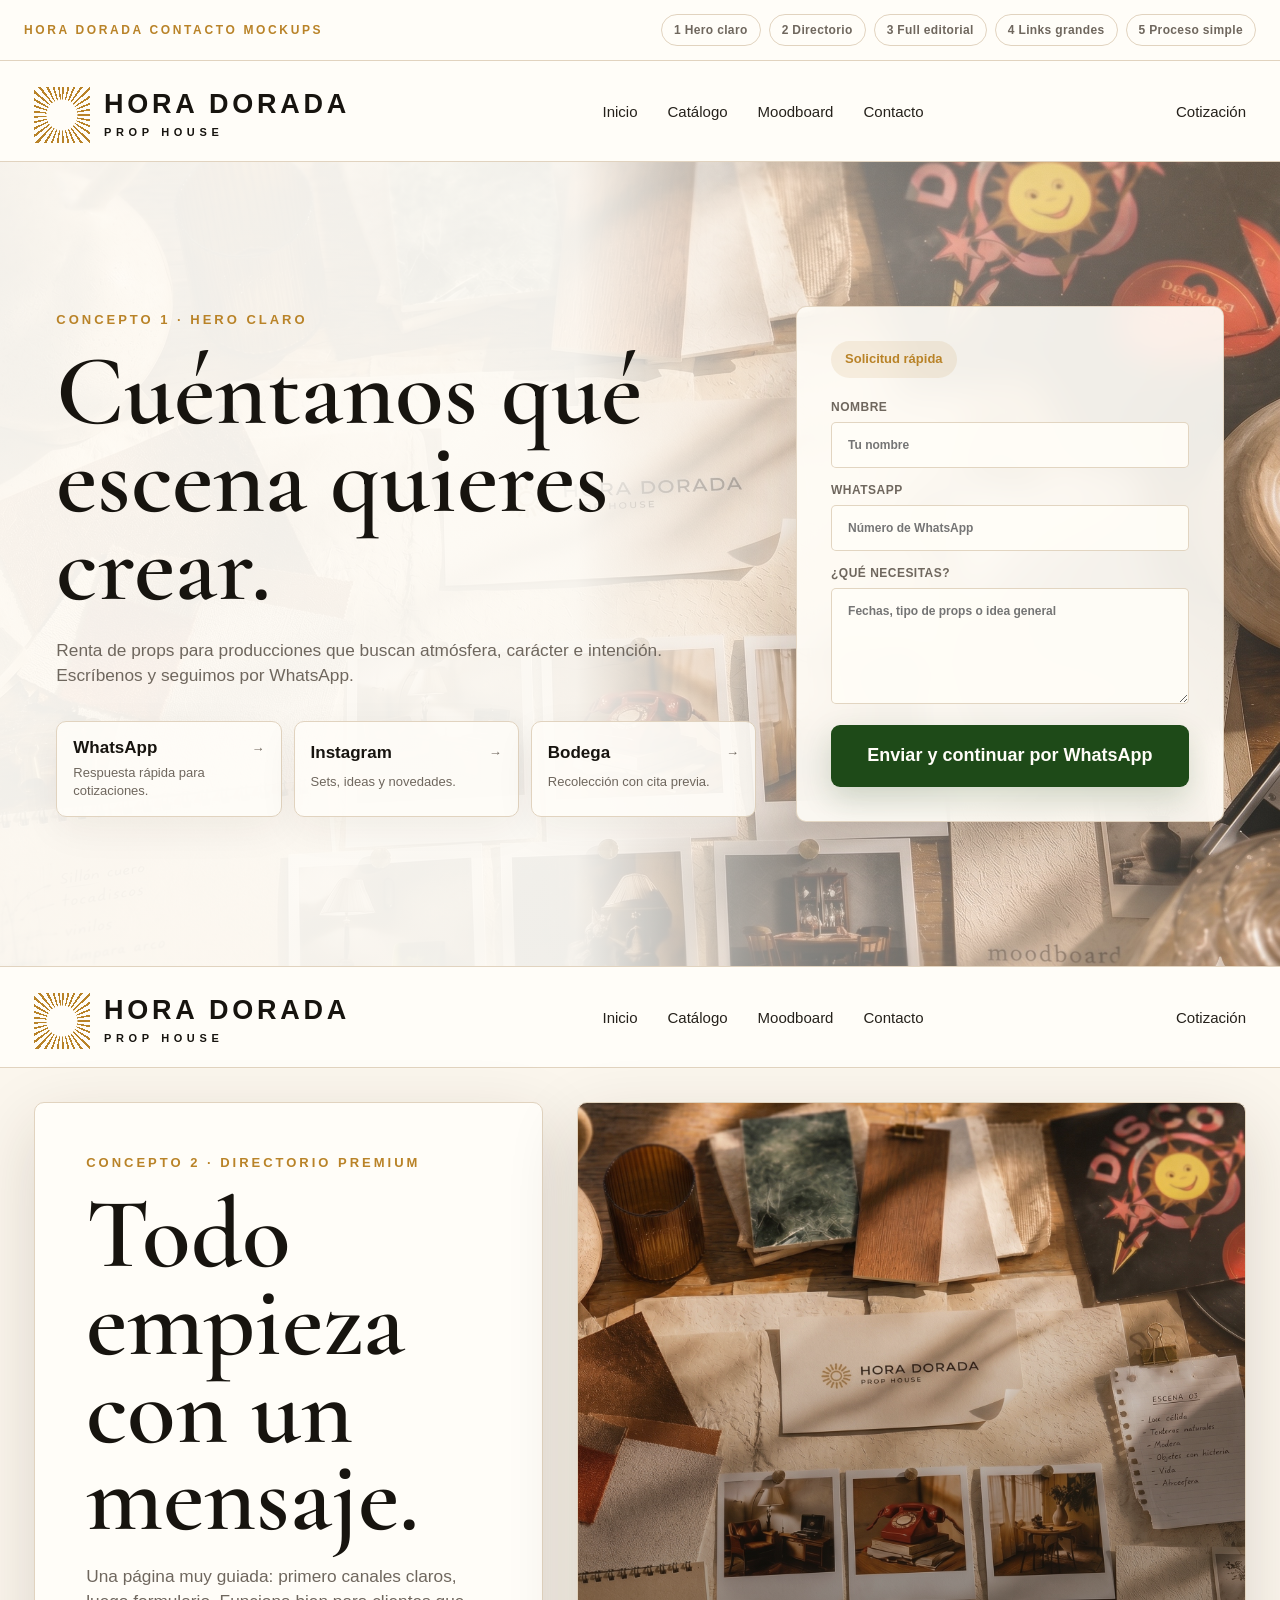
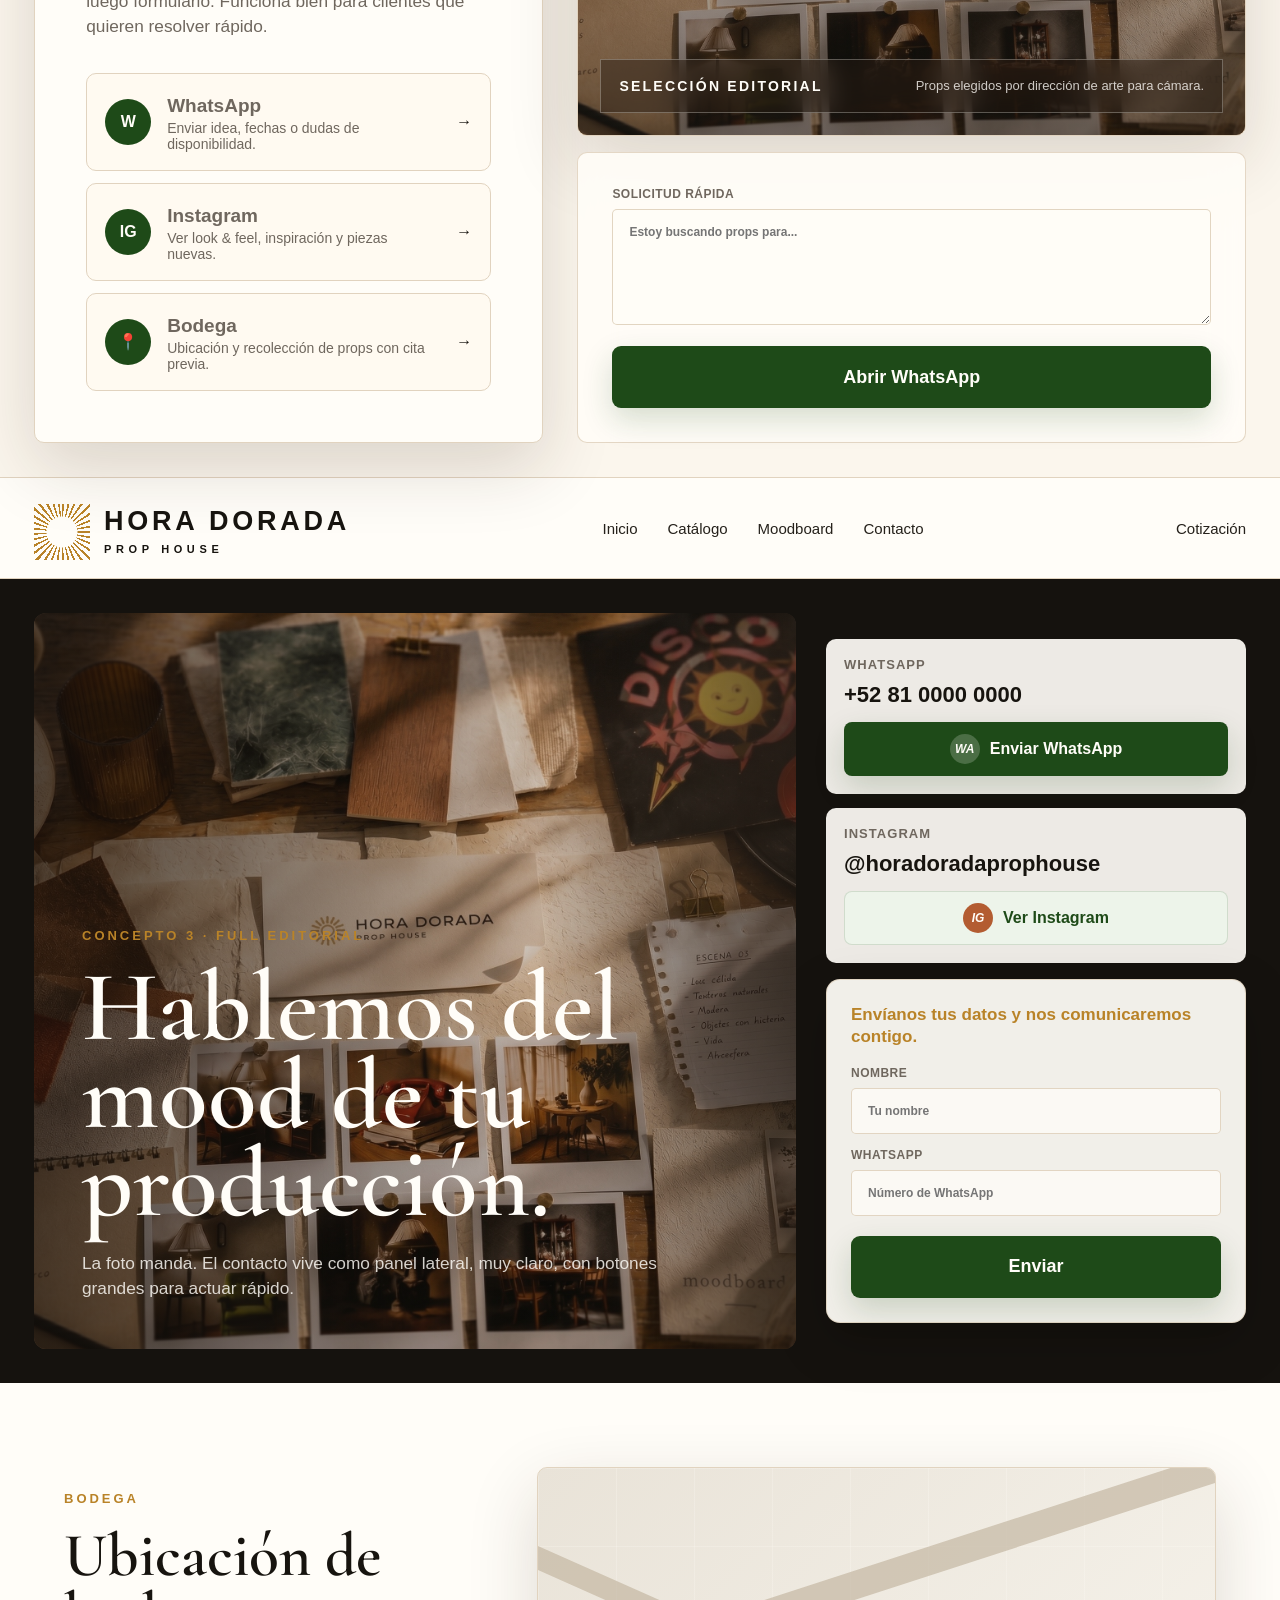
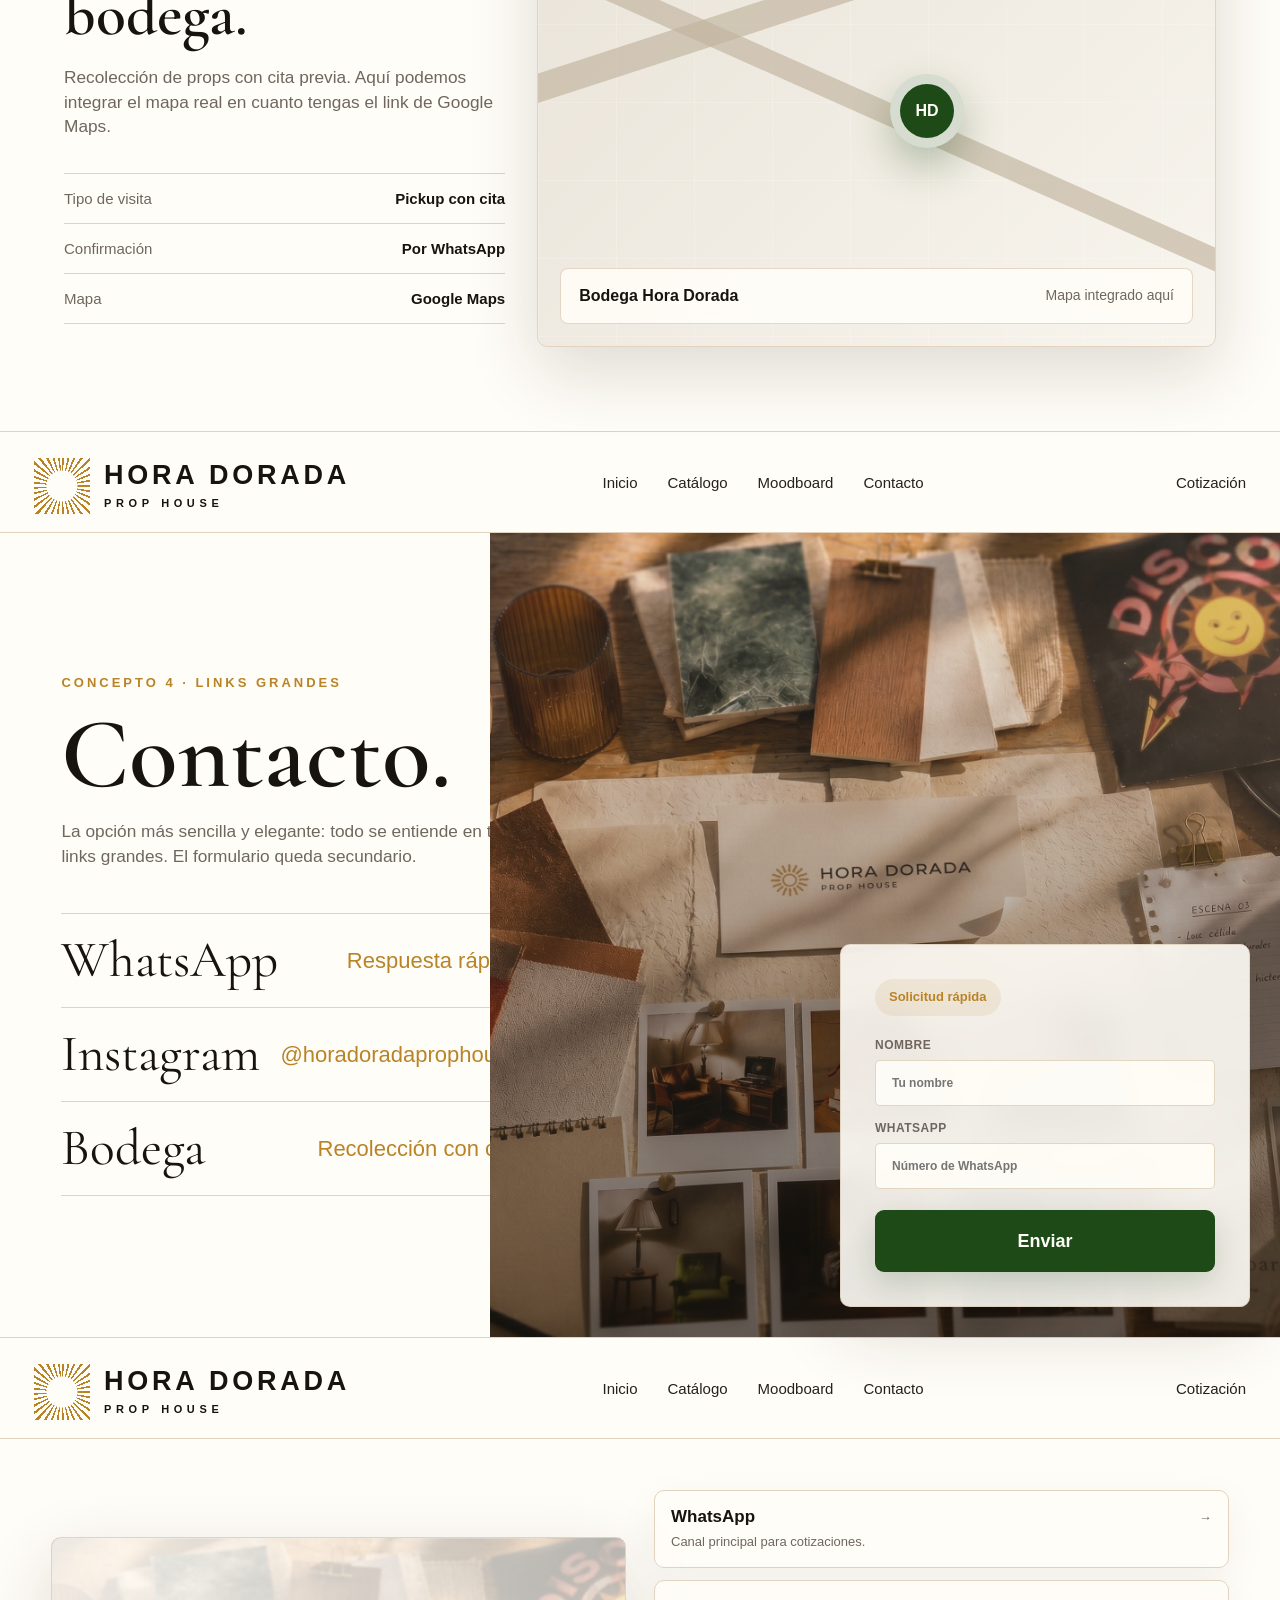
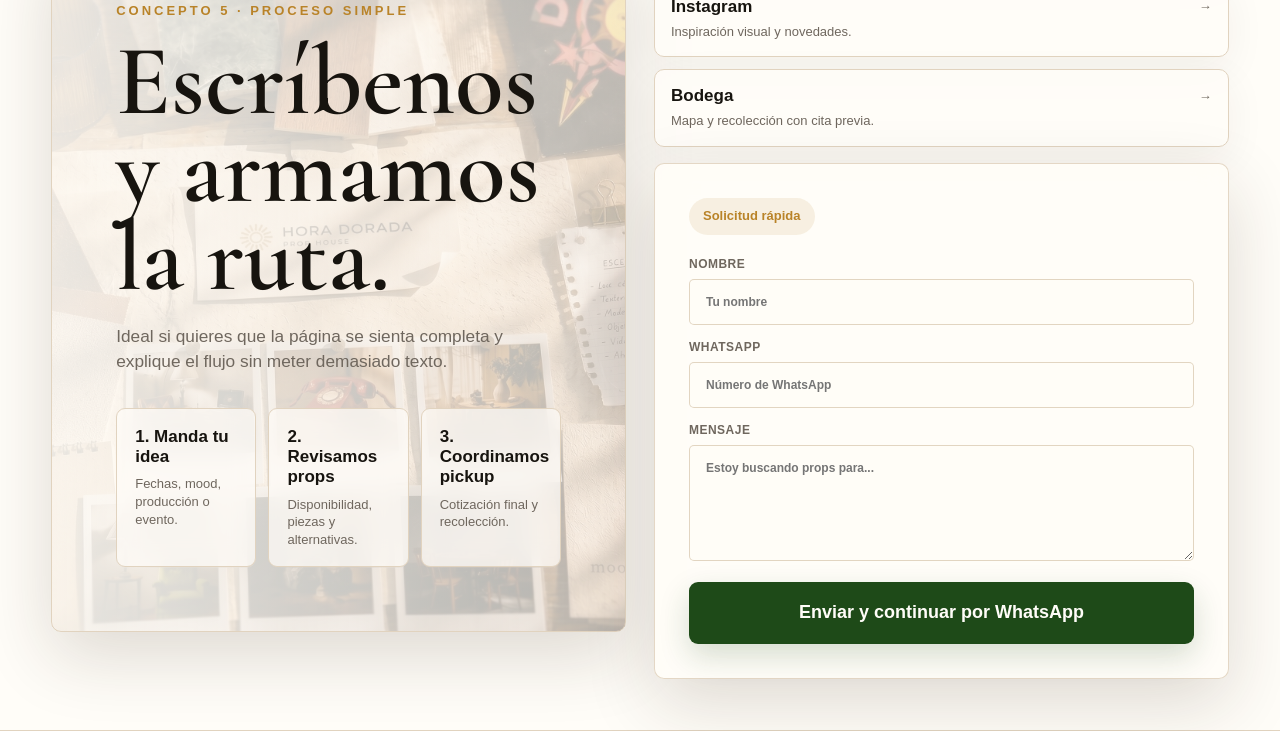
==== commit 5c52f4d0: "Refinar mockup editorial de contacto" ====
--- a/hora-dorada-contacto-mockups.html
+++ b/hora-dorada-contacto-mockups.html
@@ -507,25 +507,200 @@
       gap: 16px;
     }
 
-    .concept-3 .side-card {
-      border: 1px solid rgba(255, 253, 248, 0.16);
+    .concept-3 .contact-actions {
+      display: grid;
+      gap: 14px;
+    }
+
+    .concept-3 .contact-action {
       border-radius: 10px;
-      padding: 22px;
-      background: rgba(255, 253, 248, 0.08);
-    }
-
-    .concept-3 .side-card b {
+      padding: 18px;
+      color: var(--ink);
+      background: rgba(255, 253, 248, 0.92);
+    }
+
+    .concept-3 .contact-action span {
       display: block;
+      margin-bottom: 10px;
+      color: var(--muted);
+      font-size: 13px;
+      font-weight: 800;
+      letter-spacing: 0.08em;
+      text-transform: uppercase;
+    }
+
+    .concept-3 .contact-action b {
+      display: block;
+      margin-bottom: 14px;
+      color: var(--ink);
+      font-size: 22px;
+    }
+
+    .concept-3 .contact-action .button {
+      width: 100%;
+      min-height: 54px;
+      border-radius: 8px;
+      font-size: 16px;
+    }
+
+    .concept-3 .contact-action .button--soft {
+      border: 1px solid rgba(30, 74, 24, 0.14);
+      color: var(--olive);
+      background: #edf4ea;
+    }
+
+    .concept-3 .icon {
+      display: inline-grid;
+      place-items: center;
+      width: 30px;
+      height: 30px;
+      margin-right: 10px;
+      border-radius: 50%;
       color: var(--paper);
-      font-size: 21px;
-    }
-
-    .concept-3 .side-card span {
+      background: rgba(255, 253, 248, 0.2);
+      font-size: 12px;
+      font-weight: 900;
+    }
+
+    .concept-3 .button--soft .icon {
+      color: var(--paper);
+      background: var(--terracotta);
+    }
+
+    .concept-3 .mini-contact-card {
+      border: 1px solid rgba(225, 211, 191, 0.84);
+      border-radius: 14px;
+      padding: 24px;
+      color: var(--ink);
+      background: rgba(255, 253, 248, 0.94);
+      box-shadow: 0 18px 54px rgba(0, 0, 0, 0.18);
+    }
+
+    .concept-3 .mini-contact-card p {
+      margin-bottom: 18px;
+      color: var(--gold);
+      font-size: 17px;
+      font-weight: 800;
+      line-height: 1.28;
+    }
+
+    .concept-3 .mini-contact-card .contact-form {
+      gap: 14px;
+    }
+
+    .concept-3 .mini-contact-card input {
+      background: rgba(255, 253, 248, 0.72);
+    }
+
+    .concept-3 .bodega-section {
+      display: grid;
+      grid-template-columns: minmax(0, 0.65fr) minmax(420px, 1fr);
+      gap: 32px;
+      align-items: center;
+      min-height: 72vh;
+      padding: clamp(42px, 5vw, 82px);
+      background: var(--paper);
+      color: var(--ink);
+    }
+
+    .concept-3 .bodega-section p:not(.eyebrow) {
+      max-width: 520px;
+      margin-top: 20px;
+    }
+
+    .concept-3 .bodega-details {
+      display: grid;
+      max-width: 520px;
+      margin-top: 34px;
+      border-top: 1px solid var(--line);
+    }
+
+    .concept-3 .bodega-details div {
+      display: flex;
+      justify-content: space-between;
+      gap: 18px;
+      border-bottom: 1px solid var(--line);
+      padding: 16px 0;
+      color: var(--muted);
+      font-size: 15px;
+    }
+
+    .concept-3 .bodega-details strong {
+      color: var(--ink);
+      text-align: right;
+    }
+
+    .concept-3 .map-preview {
+      position: relative;
+      min-height: 480px;
+      overflow: hidden;
+      border: 1px solid var(--line);
+      border-radius: 10px;
+      background:
+        linear-gradient(90deg, rgba(255, 253, 248, 0.22) 1px, transparent 1px) 0 0 / 78px 78px,
+        linear-gradient(rgba(255, 253, 248, 0.22) 1px, transparent 1px) 0 0 / 78px 78px,
+        linear-gradient(135deg, #e9e3d8, #f8f5ee);
+      box-shadow: var(--shadow);
+    }
+
+    .concept-3 .map-preview::before,
+    .concept-3 .map-preview::after {
+      content: "";
+      position: absolute;
+      inset: 20% -10%;
+      height: 28px;
+      border-radius: 999px;
+      background: rgba(194, 180, 158, 0.65);
+      transform: rotate(-18deg);
+    }
+
+    .concept-3 .map-preview::after {
+      inset: 48% -10%;
+      height: 22px;
+      transform: rotate(24deg);
+    }
+
+    .concept-3 .map-pin {
+      position: absolute;
+      top: 43%;
+      left: 52%;
+      z-index: 2;
+      display: grid;
+      place-items: center;
+      width: 74px;
+      height: 74px;
+      border: 10px solid rgba(255, 253, 248, 0.82);
+      border-radius: 50%;
+      color: var(--paper);
+      background: var(--olive);
+      box-shadow: 0 18px 40px rgba(30, 74, 24, 0.3);
+      font-weight: 900;
+    }
+
+    .concept-3 .map-label {
+      position: absolute;
+      right: 22px;
+      bottom: 22px;
+      left: 22px;
+      z-index: 2;
+      display: flex;
+      justify-content: space-between;
+      gap: 20px;
+      border: 1px solid rgba(225, 211, 191, 0.9);
+      border-radius: 8px;
+      padding: 18px;
+      background: rgba(255, 253, 248, 0.9);
+      backdrop-filter: blur(12px);
+    }
+
+    .concept-3 .map-label b {
       display: block;
-      margin-top: 8px;
-      color: rgba(255, 253, 248, 0.66);
+      color: var(--ink);
+    }
+
+    .concept-3 .map-label span {
+      color: var(--muted);
       font-size: 14px;
-      line-height: 1.45;
     }
 
     .concept-3 .button--soft {
@@ -685,6 +860,10 @@
 
       .concept-3 .main-copy {
         inset: auto 24px 28px 24px;
+      }
+
+      .concept-3 .bodega-section {
+        grid-template-columns: 1fr;
       }
     }
   </style>
@@ -787,12 +966,44 @@
         </div>
       </section>
       <aside class="side">
-        <a class="button" href="#">Enviar WhatsApp</a>
-        <a class="button button--soft" href="#">Ver Instagram</a>
-        <div class="side-card"><b>Bodega</b><span>Recolección de props con cita previa. Aquí después puede entrar el mapa.</span></div>
-        <div class="side-card"><b>¿Qué mandar?</b><span>Fechas, tipo de producción, props que viste en catálogo y referencias visuales.</span></div>
+        <div class="contact-actions">
+          <div class="contact-action">
+            <span>WhatsApp</span>
+            <b>+52 81 0000 0000</b>
+            <a class="button" href="#"><i class="icon">WA</i>Enviar WhatsApp</a>
+          </div>
+          <div class="contact-action">
+            <span>Instagram</span>
+            <b>@horadoradaprophouse</b>
+            <a class="button button--soft" href="#"><i class="icon">IG</i>Ver Instagram</a>
+          </div>
+        </div>
+        <div class="mini-contact-card">
+          <p>Envíanos tus datos y nos comunicaremos contigo.</p>
+          <form class="contact-form">
+            <label>Nombre<input placeholder="Tu nombre" /></label>
+            <label>WhatsApp<input placeholder="Número de WhatsApp" /></label>
+            <a class="button" href="#">Enviar</a>
+          </form>
+        </div>
       </aside>
     </main>
+    <section class="bodega-section">
+      <div>
+        <p class="eyebrow">Bodega</p>
+        <h2>Ubicación de bodega.</h2>
+        <p>Recolección de props con cita previa. Aquí podemos integrar el mapa real en cuanto tengas el link de Google Maps.</p>
+        <div class="bodega-details">
+          <div><span>Tipo de visita</span><strong>Pickup con cita</strong></div>
+          <div><span>Confirmación</span><strong>Por WhatsApp</strong></div>
+          <div><span>Mapa</span><strong>Google Maps</strong></div>
+        </div>
+      </div>
+      <div class="map-preview" aria-label="Mapa de ubicación de bodega">
+        <div class="map-pin">HD</div>
+        <div class="map-label"><b>Bodega Hora Dorada</b><span>Mapa integrado aquí</span></div>
+      </div>
+    </section>
   </section>
 
   <section id="concepto-4" class="mock concept-4">
